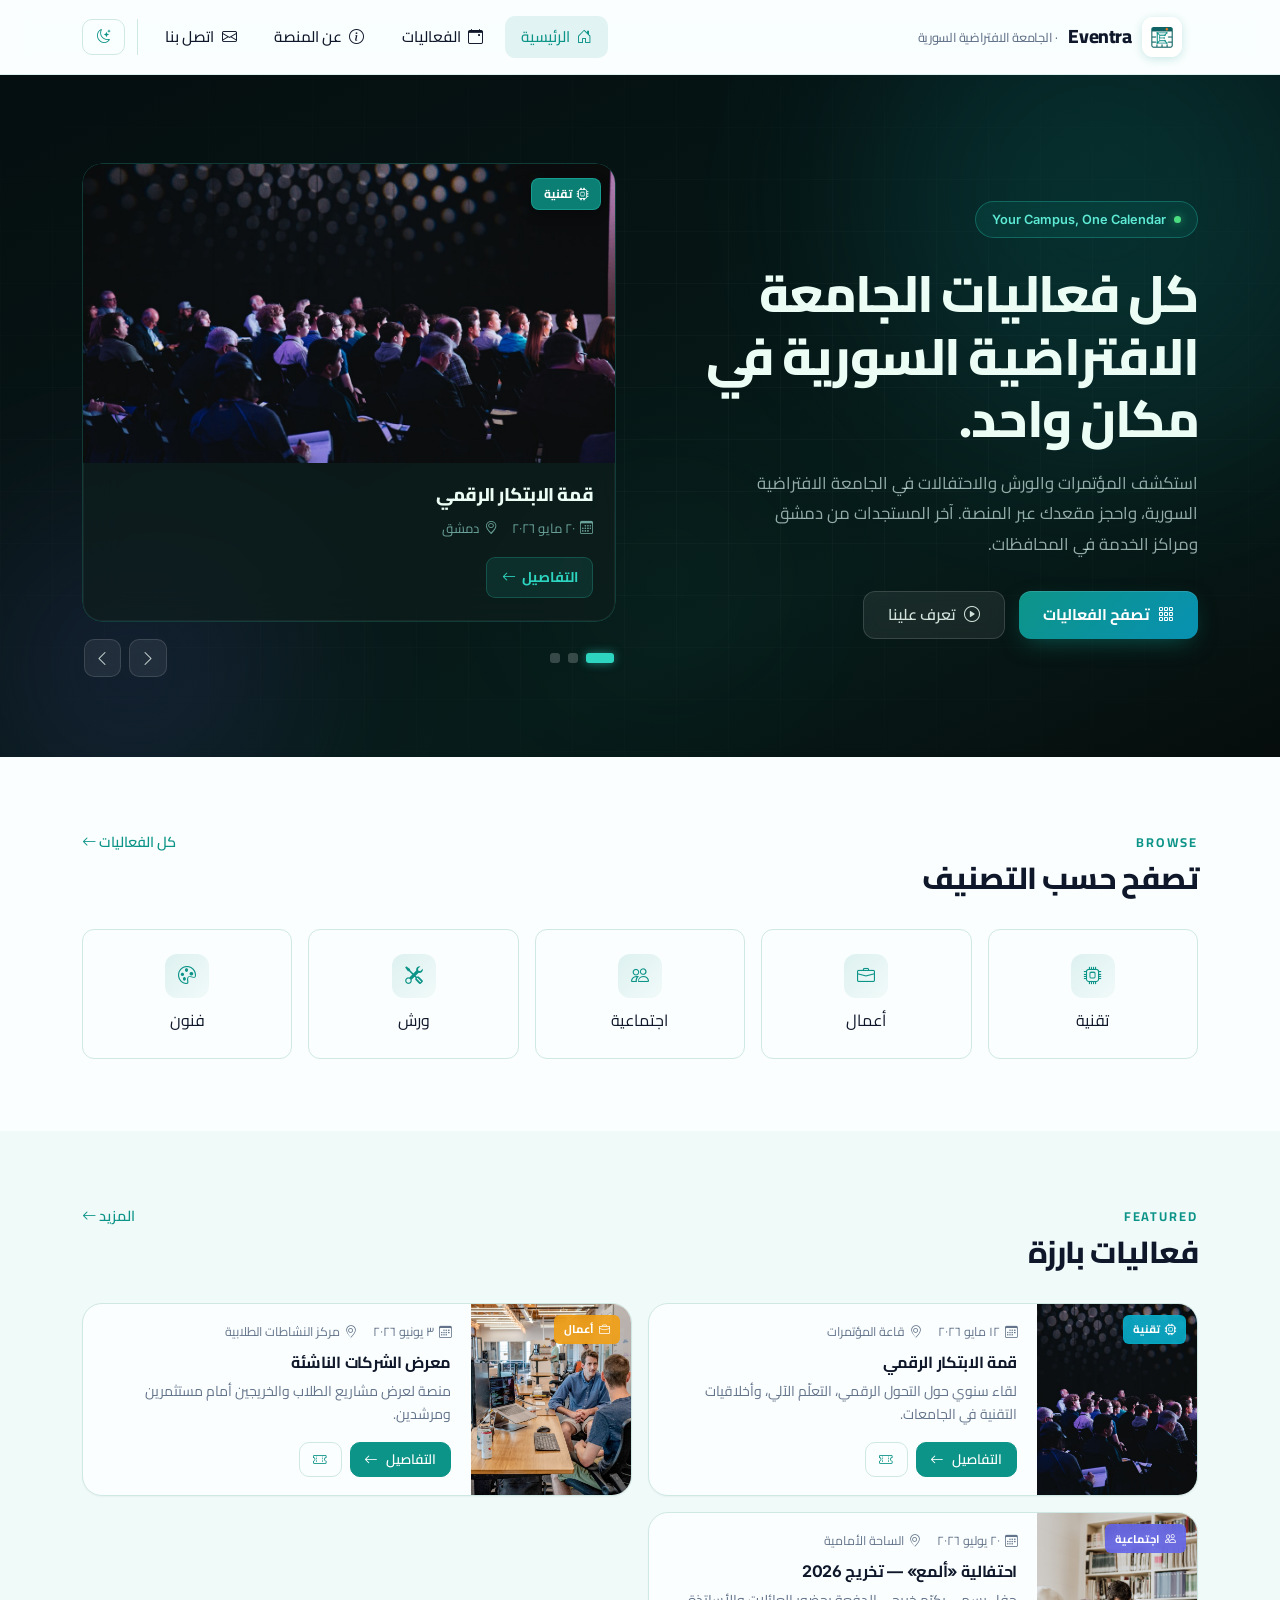
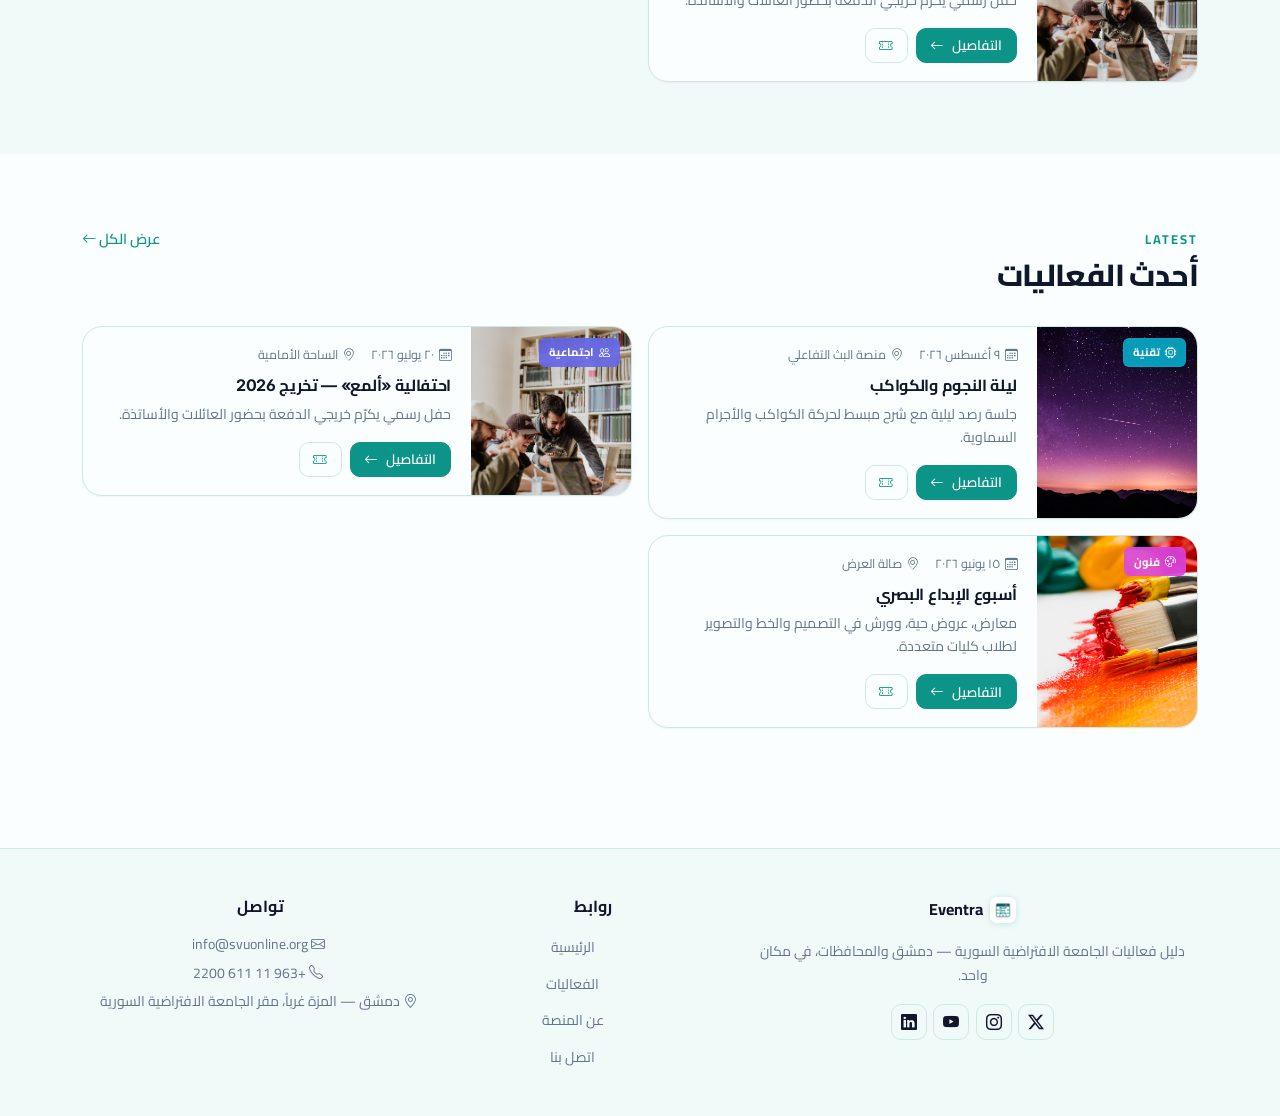
==== docs/index.html @ 44aec9f3 "Enhance Eventra platform with new features and improvements - Updated event.html to include dynamic " ====
<!doctype html>
<html lang="ar" dir="rtl">
<head>
  <meta charset="utf-8">
  <meta name="viewport" content="width=device-width, initial-scale=1">
  <meta name="theme-color" content="#0d9488">
  <script>
    (function(){try{var k='eventra:theme',s=localStorage.getItem(k),d=s==='dark'||(s!=='light'&&window.matchMedia('(prefers-color-scheme:dark)').matches);if(d){document.documentElement.setAttribute('data-bs-theme','dark');var m=document.querySelector('meta[name="theme-color"]');if(m)m.setAttribute('content','#0a1211');}}catch(e){}})();
  </script>
  <link rel="icon" href="assets/img/logo.jpg" type="image/jpeg">
  <title>Eventra — دليل فعاليات الجامعة الافتراضية السورية</title>
  <meta name="description" content="Eventra: دليل فعاليات الجامعة الافتراضية السورية — دمشق، أرقام وبريد رسمي، حجز ومتابعة الفعاليات.">

  <!-- Bootstrap 5 + Icons -->
  <link href="https://cdn.jsdelivr.net/npm/bootstrap@5.3.3/dist/css/bootstrap.min.css" rel="stylesheet">
  <link href="https://cdn.jsdelivr.net/npm/bootstrap-icons@1.11.3/font/bootstrap-icons.css" rel="stylesheet">
  <!-- خطوط -->
  <link rel="preconnect" href="https://fonts.googleapis.com">
  <link rel="preconnect" href="https://fonts.gstatic.com" crossorigin>
  <link href="https://fonts.googleapis.com/css2?family=Cairo:wght@400;600;700;800&family=Inter:wght@500;700;800;900&display=swap" rel="stylesheet">
  <!-- الستايل -->
  <link rel="stylesheet" href="assets/css/styles.css">
</head>
<body>

  <!-- ============ Navbar ============ -->
  <header>
    <nav class="navbar navbar-expand-lg e-navbar sticky-top">
      <div class="container">
        <a class="navbar-brand" href="index.html">
          <img src="assets/img/logo.jpg" alt="" class="e-logo" width="40" height="40">
          Eventra <small class="d-none d-md-inline">· الجامعة الافتراضية السورية</small>
        </a>
        <button class="navbar-toggler border-0" type="button" data-bs-toggle="collapse" data-bs-target="#nav">
          <i class="bi bi-list fs-3"></i>
        </button>
        <div class="collapse navbar-collapse" id="nav">
          <ul class="navbar-nav align-items-lg-center">
            <li class="nav-item"><a class="nav-link" href="index.html"><i class="bi bi-house-door" aria-hidden="true"></i>الرئيسية</a></li>
            <li class="nav-item"><a class="nav-link" href="events.html"><i class="bi bi-calendar-event" aria-hidden="true"></i>الفعاليات</a></li>
            <li class="nav-item"><a class="nav-link" href="about.html"><i class="bi bi-info-circle" aria-hidden="true"></i>عن المنصة</a></li>
            <li class="nav-item"><a class="nav-link" href="contact.html"><i class="bi bi-envelope" aria-hidden="true"></i>اتصل بنا</a></li>
            <li class="nav-item">
              <button type="button" id="darkToggle" class="btn btn-sm btn-outline-primary" title="تبديل الوضع الليلي" aria-pressed="false">
                <i class="bi bi-moon-stars"></i>
              </button>
            </li>
          </ul>
        </div>
      </div>
    </nav>
  </header>

  <main>

    <!-- ============ Hero ============ -->
    <section class="e-hero">
      <!-- خلفية زخرفية -->
      <div class="e-hero-bg" aria-hidden="true">
        <div class="e-hero-orb e-hero-orb--1"></div>
        <div class="e-hero-orb e-hero-orb--2"></div>
        <div class="e-hero-orb e-hero-orb--3"></div>
        <div class="e-hero-grid"></div>
      </div>

      <div class="container e-hero-container">
        <!-- النص الرئيسي -->
        <div class="e-hero-copy">
          <span class="pill">Your Campus, One Calendar</span>
          <h1 class="e-hero-title">كل فعاليات الجامعة الافتراضية السورية في مكان واحد.</h1>
          <p class="e-hero-lead">استكشف المؤتمرات والورش والاحتفالات في الجامعة الافتراضية السورية، واحجز مقعدك عبر المنصة. آخر المستجدات من دمشق ومراكز الخدمة في المحافظات.</p>
          <div class="e-hero-actions">
            <a href="events.html" class="btn e-hero-btn-primary"><i class="bi bi-grid-3x3-gap" aria-hidden="true"></i>تصفح الفعاليات</a>
            <a href="about.html" class="btn e-hero-btn-ghost"><i class="bi bi-play-circle" aria-hidden="true"></i>تعرف علينا</a>
          </div>
        </div>

        <!-- بطاقات الفعاليات -->
        <div class="e-hero-cards-area">
          <div id="heroCarousel" class="carousel slide" data-bs-ride="carousel" data-bs-interval="4000">
            <div class="carousel-inner">
              <div class="carousel-item active">
                <div class="e-glass-card">
                  <div class="e-glass-card__img-wrap">
                    <img src="assets/img/event-summit-digital-innovation.jpg" alt="قمة الابتكار الرقمي" loading="eager">
                    <span class="e-glass-card__badge"><i class="bi bi-cpu" aria-hidden="true"></i>تقنية</span>
                  </div>
                  <div class="e-glass-card__body">
                    <h3 class="e-glass-card__title">قمة الابتكار الرقمي</h3>
                    <div class="e-glass-card__meta">
                      <span><i class="bi bi-calendar3" aria-hidden="true"></i>٢٠ مايو ٢٠٢٦</span>
                      <span><i class="bi bi-geo-alt" aria-hidden="true"></i>دمشق</span>
                    </div>
                    <a href="event.html?id=1" class="e-glass-card__link">التفاصيل <i class="bi bi-arrow-left" aria-hidden="true"></i></a>
                  </div>
                </div>
              </div>
              <div class="carousel-item">
                <div class="e-glass-card">
                  <div class="e-glass-card__img-wrap">
                    <img src="assets/img/event-startup-showcase.jpg" alt="معرض الشركات الناشئة" loading="eager">
                    <span class="e-glass-card__badge e-glass-card__badge--amber"><i class="bi bi-briefcase" aria-hidden="true"></i>أعمال</span>
                  </div>
                  <div class="e-glass-card__body">
                    <h3 class="e-glass-card__title">معرض الشركات الناشئة</h3>
                    <div class="e-glass-card__meta">
                      <span><i class="bi bi-calendar3" aria-hidden="true"></i>١٢ يونيو ٢٠٢٦</span>
                      <span><i class="bi bi-geo-alt" aria-hidden="true"></i>حلب</span>
                    </div>
                    <a href="event.html?id=2" class="e-glass-card__link">التفاصيل <i class="bi bi-arrow-left" aria-hidden="true"></i></a>
                  </div>
                </div>
              </div>
              <div class="carousel-item">
                <div class="e-glass-card">
                  <div class="e-glass-card__img-wrap">
                    <img src="assets/img/event-visual-creativity-week.jpg" alt="أسبوع الإبداع البصري" loading="eager">
                    <span class="e-glass-card__badge e-glass-card__badge--purple"><i class="bi bi-palette" aria-hidden="true"></i>فنون</span>
                  </div>
                  <div class="e-glass-card__body">
                    <h3 class="e-glass-card__title">أسبوع الإبداع البصري</h3>
                    <div class="e-glass-card__meta">
                      <span><i class="bi bi-calendar3" aria-hidden="true"></i>٣ يوليو ٢٠٢٦</span>
                      <span><i class="bi bi-geo-alt" aria-hidden="true"></i>اللاذقية</span>
                    </div>
                    <a href="event.html?id=5" class="e-glass-card__link">التفاصيل <i class="bi bi-arrow-left" aria-hidden="true"></i></a>
                  </div>
                </div>
              </div>
            </div>
          </div>
          <!-- شريط التنقل خارج الكروسيل تماماً -->
          <div class="e-hero-carousel-nav-row">
            <div class="e-hero-dot-indicators">
              <button type="button" data-bs-target="#heroCarousel" data-bs-slide-to="0" class="active" aria-label="الشريحة 1"></button>
              <button type="button" data-bs-target="#heroCarousel" data-bs-slide-to="1" aria-label="الشريحة 2"></button>
              <button type="button" data-bs-target="#heroCarousel" data-bs-slide-to="2" aria-label="الشريحة 3"></button>
            </div>
            <div class="e-hero-arrow-btns">
              <button type="button" data-bs-target="#heroCarousel" data-bs-slide="prev" class="e-hero-arrow" aria-label="السابق">
                <i class="bi bi-chevron-right" aria-hidden="true"></i>
              </button>
              <button type="button" data-bs-target="#heroCarousel" data-bs-slide="next" class="e-hero-arrow" aria-label="التالي">
                <i class="bi bi-chevron-left" aria-hidden="true"></i>
              </button>
            </div>
          </div>
        </div>
      </div>
    </section>

    <!-- ============ التصنيفات ============ -->
    <section class="section">
      <div class="container">
        <div class="section-title">
          <div>
            <span class="eyebrow">Browse</span>
            <h2>تصفح حسب التصنيف</h2>
          </div>
          <a href="events.html">كل الفعاليات <i class="bi bi-arrow-left"></i></a>
        </div>
        <div class="row g-3">
          <div class="col-6 col-md-4 col-lg"><a href="events.html?cat=tech" class="cat-tile"><div class="icon"><i class="bi bi-cpu"></i></div>تقنية</a></div>
          <div class="col-6 col-md-4 col-lg"><a href="events.html?cat=business" class="cat-tile"><div class="icon"><i class="bi bi-briefcase"></i></div>أعمال</a></div>
          <div class="col-6 col-md-4 col-lg"><a href="events.html?cat=social" class="cat-tile"><div class="icon"><i class="bi bi-people"></i></div>اجتماعية</a></div>
          <div class="col-6 col-md-4 col-lg"><a href="events.html?cat=workshop" class="cat-tile"><div class="icon"><i class="bi bi-tools"></i></div>ورش</a></div>
          <div class="col-6 col-md-4 col-lg"><a href="events.html?cat=arts" class="cat-tile"><div class="icon"><i class="bi bi-palette"></i></div>فنون</a></div>
        </div>
      </div>
    </section>

    <!-- ============ فعاليات بارزة ============ -->
    <section class="section section-alt">
      <div class="container">
        <div class="section-title">
          <div>
            <span class="eyebrow">Featured</span>
            <h2>فعاليات بارزة</h2>
          </div>
          <a href="events.html">المزيد <i class="bi bi-arrow-left"></i></a>
        </div>
        <div id="featuredGrid" class="row g-3 ev-home-grid"></div>
      </div>
    </section>

    <!-- ============ أحدث الفعاليات ============ -->
    <section class="section">
      <div class="container">
        <div class="section-title">
          <div>
            <span class="eyebrow">Latest</span>
            <h2>أحدث الفعاليات</h2>
          </div>
          <a href="events.html">عرض الكل <i class="bi bi-arrow-left"></i></a>
        </div>
        <div id="latestGrid" class="row g-3 ev-home-grid"></div>
      </div>
    </section>

  </main>

  <!-- ============ Modal الحجز ============ -->
  <div class="modal fade" id="bookModal" tabindex="-1" aria-hidden="true">
    <div class="modal-dialog modal-dialog-centered">
      <div class="modal-content">
        <div class="modal-header">
          <h5 class="modal-title"><i class="bi bi-ticket-perforated me-2"></i>حجز مقعد</h5>
          <button type="button" class="btn-close" data-bs-dismiss="modal"></button>
        </div>
        <div class="modal-body">
          <p class="text-muted small mb-3">املأ بياناتك لحجز مقعد في الفعالية. سيتم التواصل معك عبر البريد.</p>
          <form class="e-form">
            <div class="mb-3"><label class="form-label">الاسم الكامل</label><input class="form-control" required></div>
            <div class="mb-3"><label class="form-label">البريد الإلكتروني</label><input type="email" class="form-control" required></div>
          </form>
        </div>
        <div class="modal-footer">
          <button class="btn btn-outline-secondary" data-bs-dismiss="modal">إلغاء</button>
          <button class="btn btn-primary" id="bookConfirm"><i class="bi bi-check2" aria-hidden="true"></i>تأكيد الحجز</button>
        </div>
      </div>
    </div>
  </div>

  <!-- ============ Footer ============ -->
  <footer class="e-footer">
    <div class="container">
      <div class="row g-4">
        <div class="col-md-5">
          <h5 class="e-footer-brand">
            <img src="assets/img/logo.jpg" alt="" class="e-logo--footer" width="26" height="26">
            Eventra
          </h5>
          <p class="small mb-3 mx-auto" style="max-width: 28rem;">دليل فعاليات الجامعة الافتراضية السورية — دمشق والمحافظات، في مكان واحد.</p>
          <div class="socials">
            <a href="#" aria-label="Twitter"><i class="bi bi-twitter-x"></i></a>
            <a href="#" aria-label="Instagram"><i class="bi bi-instagram"></i></a>
            <a href="#" aria-label="YouTube"><i class="bi bi-youtube"></i></a>
            <a href="#" aria-label="LinkedIn"><i class="bi bi-linkedin"></i></a>
          </div>
        </div>
        <div class="col-6 col-md-3">
          <h5>روابط</h5>
          <ul class="list-unstyled small">
            <li><a href="index.html">الرئيسية</a></li>
            <li><a href="events.html">الفعاليات</a></li>
            <li><a href="about.html">عن المنصة</a></li>
            <li><a href="contact.html">اتصل بنا</a></li>
          </ul>
        </div>
        <div class="col-6 col-md-4">
          <h5>تواصل</h5>
          <p class="small mb-1"><i class="bi bi-envelope me-1"></i> info@svuonline.org</p>
          <p class="small mb-1"><i class="bi bi-telephone me-1"></i> +963 11 611 2200</p>
          <p class="small mb-0"><i class="bi bi-geo-alt me-1"></i> دمشق — المزة غرباً، مقر الجامعة الافتراضية السورية</p>
        </div>
      </div>
    </div>
  </footer>

  <button id="scrollTopBtn" aria-label="العودة للأعلى"><i class="bi bi-arrow-up"></i></button>

  <script src="https://cdn.jsdelivr.net/npm/bootstrap@5.3.3/dist/js/bootstrap.bundle.min.js"></script>
  <script src="assets/js/main.js"></script>
</body>
</html>
---- docs/assets/css/styles.css ----
/* ================================================================
   Eventra — Modern Minimal (Professional Edition)
   أنماط موحدة للموقع: Navbar, Hero, Cards, Forms, Footer...
   ================================================================ */

/* -------- (1) Design Tokens -------- */
:root {
  color-scheme: light;
  --e-primary: #0d9488;
  --e-primary-2: #14b8a6;
  --e-primary-ink: #0f766e;
  --e-accent: #ea580c;
  --e-bg: #fafefe;
  --e-surface: #f0faf9;
  --e-surface-2: #e6f4f2;
  --e-text: #0f172a;
  --e-muted: #64748b;
  --e-border: #d0e8e4;
  --bs-primary: #0d9488;
  --bs-primary-rgb: 13, 148, 136;
  --e-shadow-sm: 0 1px 2px rgba(15, 23, 42, 0.04);
  --e-shadow: 0 10px 30px -10px rgba(15, 23, 42, 0.15), 0 4px 12px -4px rgba(15, 23, 42, 0.08);
  --e-shadow-lg: 0 24px 48px -16px rgba(15, 23, 42, 0.2);
  --e-radius-sm: 8px;
  --e-radius: 12px;
  --e-radius-lg: 20px;
  --e-radius-xl: 28px;
  --e-ease: cubic-bezier(0.4, 0, 0.2, 1);
}

/* Dark mode — تباين أوضح بين الخلفية، الأسطح، والحدود */
html[data-bs-theme="dark"] {
  color-scheme: dark;
  --e-bg: #0a1211;
  --e-surface: #111c1b;
  --e-surface-2: #162925;
  --e-text: #ecfdf5;
  --e-muted: #94a3b8;
  --e-border: #2a3f3c;
  --e-primary: #5eead4;
  --e-primary-2: #99f6e4;
  --e-primary-ink: #2dd4bf;
  --e-accent: #fb923c;
  --bs-primary: #5eead4;
  --bs-primary-rgb: 94, 234, 212;
  --e-shadow-sm: 0 1px 3px rgba(0, 0, 0, 0.45);
  --e-shadow: 0 16px 48px -12px rgba(0, 0, 0, 0.65);
  --e-shadow-lg: 0 24px 64px -16px rgba(0, 0, 0, 0.78);

  /* Bootstrap 5 — مزامنة مع ألواننا */
  --bs-body-color: #ecfdf5;
  --bs-body-bg: #0a1211;
  --bs-body-color-rgb: 236, 253, 245;
  --bs-secondary-color: #94a3b8;
  --bs-tertiary-color: #64748b;
  --bs-border-color: #2a3f3c;
  --bs-emphasis-color: #f8fafc;
}

html[data-bs-theme="dark"] body {
  background: var(--e-bg);
  color: var(--e-text);
}

html[data-bs-theme="dark"] .e-navbar {
  background: rgba(10, 18, 17, 0.94);
  border-bottom-color: var(--e-border);
  box-shadow: 0 1px 0 rgba(45, 212, 191, 0.14);
}

html[data-bs-theme="dark"] .e-navbar .nav-link.active,
html[data-bs-theme="dark"] .e-navbar .nav-link:hover {
  color: var(--e-primary);
  background: rgba(45, 212, 191, 0.18);
}

/* الخلفية الداكنة للـ hero محددة داخل القسم مباشرة — لا حاجة لـ override هنا */

/* pill dark override — handled in hero section block */

html[data-bs-theme="dark"] .e-card,
html[data-bs-theme="dark"] .cat-tile {
  background: var(--e-surface);
  border-color: var(--e-border);
}

html[data-bs-theme="dark"] .e-card:hover {
  border-color: rgba(94, 234, 212, 0.4);
  box-shadow: var(--e-shadow);
}

html[data-bs-theme="dark"] .btn-primary:hover {
  background: var(--e-primary-ink);
  border-color: var(--e-primary-ink);
  box-shadow: 0 10px 28px -8px rgba(45, 212, 191, 0.45);
}

html[data-bs-theme="dark"] .btn-outline-primary {
  color: var(--e-primary);
  border-color: rgba(94, 234, 212, 0.4);
}

html[data-bs-theme="dark"] .btn-outline-primary:hover {
  color: #0f172a;
  background: var(--e-primary);
  border-color: var(--e-primary);
}

html[data-bs-theme="dark"] .carousel:not(.e-hero-carousel) {
  border-color: var(--e-border);
  box-shadow: var(--e-shadow);
}

html[data-bs-theme="dark"] .e-form .form-control:focus,
html[data-bs-theme="dark"] .e-form .form-select:focus {
  box-shadow: 0 0 0 0.25rem rgba(45, 212, 191, 0.22);
}

html[data-bs-theme="dark"] .e-form .form-control::placeholder {
  color: var(--e-muted);
  opacity: 0.9;
}

html[data-bs-theme="dark"] .input-group-text {
  background-color: var(--e-surface) !important;
  border-color: var(--e-border) !important;
  color: var(--e-muted) !important;
}

html[data-bs-theme="dark"] .e-footer {
  background: var(--e-surface);
  border-top-color: var(--e-border);
}

html[data-bs-theme="dark"] .accordion-button:not(.collapsed) {
  background: rgba(45, 212, 191, 0.12);
  color: var(--e-primary);
}

html[data-bs-theme="dark"] .accordion-button:focus {
  box-shadow: 0 0 0 0.2rem rgba(45, 212, 191, 0.22);
}

html[data-bs-theme="dark"] .alert-warning {
  --bs-alert-bg: rgba(251, 191, 36, 0.14);
  --bs-alert-border-color: rgba(251, 191, 36, 0.4);
  --bs-alert-color: #fde68a;
  background-color: var(--bs-alert-bg);
  border-color: var(--bs-alert-border-color);
  color: var(--bs-alert-color);
}

html[data-bs-theme="dark"] .badge.text-bg-light {
  background-color: var(--e-surface-2) !important;
  color: var(--e-text) !important;
  border: 1px solid var(--e-border);
}

html[data-bs-theme="dark"] .btn-outline-secondary {
  color: var(--e-muted);
  border-color: var(--e-border);
}

html[data-bs-theme="dark"] .btn-outline-secondary:hover {
  background: var(--e-surface-2);
  color: var(--e-text);
  border-color: var(--e-border);
}

html[data-bs-theme="dark"] .modal-content .btn-close {
  filter: invert(1) grayscale(100%) brightness(1.6);
}

html[data-bs-theme="dark"] .e-navbar .navbar-toggler {
  color: var(--e-text);
}

/* dark mode overrides for new hero handled inline — no extra rules needed */

/* -------- (2) Base -------- */
* { -webkit-font-smoothing: antialiased; -moz-osx-font-smoothing: grayscale; }
html { scroll-behavior: smooth; }

body {
  font-family: "Cairo", "Inter", system-ui, -apple-system, "Segoe UI", Arial, sans-serif;
  background: var(--e-bg);
  color: var(--e-text);
  line-height: 1.75;
  font-feature-settings: "ss01", "kern";
}

h1, h2, h3, h4 {
  font-family: "Inter", "Cairo", system-ui, sans-serif;
  font-weight: 700;
  letter-spacing: -0.02em;
  color: var(--e-text);
  line-height: 1.25;
}
h1 { font-weight: 800; }

a { color: var(--e-primary); text-decoration: none; transition: color .2s var(--e-ease); }
a:hover { color: var(--e-primary-ink); }

img { max-width: 100%; }

/* -------- (3) Navbar -------- */
.e-navbar {
  background: rgba(250, 254, 254, 0.78);
  backdrop-filter: saturate(180%) blur(14px);
  -webkit-backdrop-filter: saturate(180%) blur(14px);
  border-bottom: 1px solid rgba(13, 148, 136, 0.12);
  padding: .75rem 0;
  transition: background .25s var(--e-ease), box-shadow .25s var(--e-ease);
}

/* توزيع أوضح في RTL: الشعار عند البداية (يمين)، الروابط عند النهاية (يسار) */
.e-navbar > .container {
  justify-content: space-between;
  align-items: center;
  row-gap: 0.75rem;
}

@media (min-width: 992px) {
  .e-navbar.navbar-expand-lg .navbar-collapse {
    flex-grow: 0;
    flex-basis: auto;
    justify-content: flex-end;
  }
  .e-navbar .navbar-nav {
    flex-wrap: wrap;
    justify-content: flex-end;
    gap: 0.2rem 0.35rem;
  }
}

.e-navbar .navbar-brand {
  font-weight: 800;
  color: var(--e-text);
  display: flex;
  align-items: center;
  gap: .65rem;
  font-size: 1.2rem;
  letter-spacing: -0.02em;
}
.e-navbar .navbar-brand .e-logo {
  width: 40px;
  height: 40px;
  border-radius: 11px;
  flex-shrink: 0;
  object-fit: contain;
  box-shadow: 0 2px 10px rgba(13, 148, 136, 0.22);
}
.e-navbar .navbar-brand small {
  font-weight: 500;
  font-size: .8rem;
  color: var(--e-muted);
}
.e-navbar .nav-link {
  color: var(--e-text);
  font-weight: 500;
  padding: .5rem 1rem !important;
  border-radius: 10px;
  font-size: .95rem;
  transition: all .2s var(--e-ease);
}
.e-navbar .nav-link.active,
.e-navbar .nav-link:hover { color: var(--e-primary); background: rgba(13, 148, 136, 0.1); }

@media (min-width: 992px) {
  .e-navbar .nav-item:has(#darkToggle) {
    border-inline-start: 1px solid var(--e-border);
    padding-inline-start: 0.75rem;
    margin-inline-start: 0.35rem;
  }
}

/* -------- (4) Hero — Glassmorphism Dark -------- */
.e-hero {
  padding: 5.5rem 0 5rem;
  position: relative;
  overflow: hidden;
  background:
    linear-gradient(155deg, #050e10 0%, #061514 40%, #071c1a 70%, #060d0c 100%);
  color: #e2faf8;
}

/* خلفية زخرفية */
.e-hero-bg {
  position: absolute;
  inset: 0;
  pointer-events: none;
  z-index: 0;
}
.e-hero-orb {
  position: absolute;
  border-radius: 50%;
  filter: blur(90px);
  opacity: 0.55;
}
.e-hero-orb--1 {
  width: 520px; height: 520px;
  top: -140px; right: -80px;
  background: radial-gradient(circle, rgba(13, 148, 136, 0.45), rgba(6, 182, 212, 0.18) 60%, transparent 80%);
}
.e-hero-orb--2 {
  width: 380px; height: 380px;
  bottom: -100px; left: -60px;
  background: radial-gradient(circle, rgba(99, 102, 241, 0.35), rgba(139, 92, 246, 0.15) 55%, transparent 75%);
}
.e-hero-orb--3 {
  width: 260px; height: 260px;
  top: 55%; left: 42%;
  background: radial-gradient(circle, rgba(20, 184, 166, 0.22), transparent 65%);
}
.e-hero-grid {
  position: absolute;
  inset: 0;
  background-image:
    linear-gradient(rgba(255,255,255,.025) 1px, transparent 1px),
    linear-gradient(90deg, rgba(255,255,255,.025) 1px, transparent 1px);
  background-size: 52px 52px;
  mask-image: radial-gradient(ellipse 80% 70% at 50% 50%, black 30%, transparent 100%);
}

/* تخطيط الحاوية */
.e-hero-container {
  position: relative;
  z-index: 1;
  display: grid;
  grid-template-columns: 1fr 1fr;
  gap: 3rem;
  align-items: center;
}
@media (max-width: 991.98px) {
  .e-hero-container {
    grid-template-columns: 1fr;
    gap: 2.5rem;
  }
}

/* نص الـ hero */
.e-hero-copy {
  display: flex;
  flex-direction: column;
  align-items: flex-start;
}
.e-hero .pill {
  display: inline-flex;
  align-items: center;
  gap: .5rem;
  padding: .4rem 1rem;
  background: rgba(13, 148, 136, 0.15);
  border: 1px solid rgba(45, 212, 191, 0.3);
  color: #5eead4;
  border-radius: 999px;
  font-weight: 600;
  font-size: .8rem;
  margin-bottom: 1.5rem;
  font-family: "Inter", "Cairo", system-ui, sans-serif;
  letter-spacing: 0;
  direction: ltr;
  backdrop-filter: blur(8px);
}
.e-hero .pill::after {
  content: "";
  width: 7px; height: 7px;
  border-radius: 50%;
  background: #4ade80;
  box-shadow: 0 0 10px rgba(74, 222, 128, 0.7);
  flex-shrink: 0;
}
.e-hero-title {
  font-size: clamp(2rem, 4.2vw, 3.2rem);
  font-weight: 800;
  letter-spacing: -0.03em;
  color: #ecfdf5;
  line-height: 1.22;
  margin-bottom: 1.15rem;
}
.e-hero-title span {
  background: linear-gradient(90deg, #2dd4bf, #6366f1);
  -webkit-background-clip: text;
  -webkit-text-fill-color: transparent;
  background-clip: text;
}
.e-hero-lead {
  color: rgba(203, 228, 226, 0.72);
  font-size: 1.05rem;
  line-height: 1.8;
  max-width: 50ch;
  margin-bottom: 2rem;
}
.e-hero-actions {
  display: flex;
  flex-wrap: wrap;
  gap: 0.85rem;
}
.e-hero-btn-primary {
  background: linear-gradient(135deg, #0d9488, #0891b2);
  border: none;
  color: #fff;
  font-weight: 700;
  font-size: .97rem;
  padding: 0.7rem 1.5rem;
  border-radius: 12px;
  box-shadow: 0 8px 24px -8px rgba(13, 148, 136, 0.55), inset 0 1px 0 rgba(255,255,255,0.12);
  transition: all .22s var(--e-ease);
}
.e-hero-btn-primary:hover {
  background: linear-gradient(135deg, #0f766e, #0e7490);
  transform: translateY(-2px);
  box-shadow: 0 14px 32px -10px rgba(13, 148, 136, 0.65);
  color: #fff;
}
.e-hero-btn-ghost {
  background: rgba(255,255,255,0.07);
  border: 1px solid rgba(255,255,255,0.14);
  color: rgba(236, 253, 245, 0.88);
  font-weight: 600;
  font-size: .97rem;
  padding: 0.7rem 1.5rem;
  border-radius: 12px;
  backdrop-filter: blur(8px);
  transition: all .22s var(--e-ease);
}
.e-hero-btn-ghost:hover {
  background: rgba(255,255,255,0.13);
  border-color: rgba(45, 212, 191, 0.35);
  color: #e2faf8;
  transform: translateY(-2px);
}

/* منطقة الكروسيل */
.e-hero-cards-area {
  position: relative;
}
.e-hero-cards-area .carousel {
  border-radius: 20px;
  overflow: hidden;
}
.e-hero-cards-area .carousel-inner {
  overflow: hidden;
  border-radius: 20px;
}
.e-hero-cards-area .carousel-item {
  transition: transform .5s ease;
}

/* بطاقة زجاجية */
.e-glass-card {
  width: 100%;
  background: rgba(15, 30, 28, 0.65);
  border: 1px solid rgba(45, 212, 191, 0.18);
  border-radius: 20px;
  overflow: hidden;
  backdrop-filter: blur(20px);
  -webkit-backdrop-filter: blur(20px);
  box-shadow:
    0 0 0 1px rgba(255,255,255,0.05) inset,
    0 24px 56px -20px rgba(0,0,0,0.7),
    0 0 80px -30px rgba(13, 148, 136, 0.25);
  transition: transform .35s var(--e-ease), box-shadow .35s var(--e-ease), border-color .35s var(--e-ease);
}
.e-glass-card:hover {
  transform: translateY(-6px);
  border-color: rgba(45, 212, 191, 0.38);
  box-shadow:
    0 0 0 1px rgba(255,255,255,0.07) inset,
    0 32px 64px -22px rgba(0,0,0,0.75),
    0 0 100px -25px rgba(13, 148, 136, 0.4);
}
.e-glass-card__img-wrap {
  position: relative;
  overflow: hidden;
}
.e-glass-card__img-wrap img {
  width: 100%;
  aspect-ratio: 16 / 9;
  object-fit: cover;
  display: block;
  transition: transform .5s var(--e-ease);
}
.e-glass-card:hover .e-glass-card__img-wrap img {
  transform: scale(1.04);
}
.e-glass-card__badge {
  position: absolute;
  top: 0.85rem;
  inset-inline-start: 0.85rem;
  display: inline-flex;
  align-items: center;
  gap: 0.35rem;
  padding: 0.3rem 0.7rem;
  border-radius: 8px;
  font-size: 0.75rem;
  font-weight: 700;
  background: rgba(13, 148, 136, 0.85);
  color: #fff;
  backdrop-filter: blur(6px);
  border: 1px solid rgba(45, 212, 191, 0.35);
  box-shadow: 0 4px 12px rgba(0,0,0,0.3);
}
.e-glass-card__badge--amber {
  background: rgba(217, 119, 6, 0.85);
  border-color: rgba(251, 191, 36, 0.4);
}
.e-glass-card__badge--purple {
  background: rgba(109, 40, 217, 0.82);
  border-color: rgba(167, 139, 250, 0.4);
}
.e-glass-card__body {
  padding: 1.25rem 1.35rem 1.4rem;
}
.e-glass-card__title {
  font-size: 1.15rem;
  font-weight: 800;
  color: #ecfdf5;
  margin: 0 0 0.65rem;
  letter-spacing: -0.02em;
}
.e-glass-card__meta {
  display: flex;
  flex-wrap: wrap;
  gap: 0.9rem;
  font-size: 0.82rem;
  color: rgba(148, 219, 210, 0.7);
  margin-bottom: 1.1rem;
}
.e-glass-card__meta span {
  display: inline-flex;
  align-items: center;
  gap: 0.35rem;
}
.e-glass-card__link {
  display: inline-flex;
  align-items: center;
  gap: 0.4rem;
  font-weight: 700;
  font-size: 0.88rem;
  color: #2dd4bf;
  text-decoration: none;
  padding: 0.45rem 0.9rem;
  border-radius: 9px;
  background: rgba(45, 212, 191, 0.1);
  border: 1px solid rgba(45, 212, 191, 0.22);
  transition: all .2s var(--e-ease);
}
.e-glass-card__link:hover {
  background: rgba(45, 212, 191, 0.18);
  border-color: rgba(45, 212, 191, 0.45);
  color: #5eead4;
  transform: translateY(-1px);
}

/* شريط التنقل السفلي */
.e-hero-carousel-nav-row {
  display: flex;
  align-items: center;
  justify-content: space-between;
  margin-top: 1.1rem;
  padding: 0 0.1rem;
}
.e-hero-dot-indicators {
  display: flex;
  gap: 0.5rem;
  align-items: center;
}
.e-hero-dot-indicators button {
  width: 10px; height: 10px;
  border-radius: 3px;
  border: none;
  background: rgba(255,255,255,0.2);
  padding: 0;
  cursor: pointer;
  transition: background .2s var(--e-ease), transform .2s var(--e-ease), width .2s var(--e-ease);
}
.e-hero-dot-indicators button.active {
  background: #2dd4bf;
  width: 28px;
  box-shadow: 0 0 10px rgba(45, 212, 191, 0.55);
}
.e-hero-arrow-btns {
  display: flex;
  gap: 0.5rem;
}
.e-hero-arrow {
  width: 2.35rem;
  height: 2.35rem;
  border-radius: 10px;
  background: rgba(255,255,255,0.07);
  border: 1px solid rgba(255,255,255,0.12);
  color: rgba(236, 253, 245, 0.8);
  display: grid;
  place-items: center;
  font-size: 1rem;
  cursor: pointer;
  transition: all .2s var(--e-ease);
  backdrop-filter: blur(6px);
  padding: 0;
}
.e-hero-arrow:hover {
  background: rgba(45, 212, 191, 0.15);
  border-color: rgba(45, 212, 191, 0.4);
  color: #2dd4bf;
}

/* ---- صفحات أخرى (events / about / contact): banner فاتح ---- */
.e-page-hero {
  padding: 3.5rem 0 2.75rem;
  position: relative;
  overflow: hidden;
  background:
    linear-gradient(115deg, #f0faf9 0%, #e8f5f3 55%, #fafefe 100%);
  border-bottom: 1px solid var(--e-border);
}
.e-page-hero::before {
  content: "";
  position: absolute; inset: 0;
  background:
    radial-gradient(600px 300px at 100% 0%, rgba(13,148,136,.1), transparent 55%),
    radial-gradient(400px 250px at -5% 100%, rgba(13,148,136,.07), transparent 50%);
  pointer-events: none;
}
.e-page-hero .container { position: relative; z-index: 1; }
.e-page-hero h1 {
  font-size: clamp(1.6rem, 3.5vw, 2.4rem);
  font-weight: 800;
  letter-spacing: -0.03em;
  color: var(--e-text);
}
.e-page-hero p { color: var(--e-muted); font-size: 1.05rem; }
html[data-bs-theme="dark"] .e-page-hero {
  background:
    linear-gradient(115deg, #0a1211 0%, #0d1a18 55%, #0a1211 100%);
  border-bottom-color: var(--e-border);
}
html[data-bs-theme="dark"] .e-page-hero::before {
  background:
    radial-gradient(600px 300px at 100% 0%, rgba(45,212,191,.1), transparent 55%),
    radial-gradient(400px 250px at -5% 100%, rgba(45,212,191,.07), transparent 50%);
}

/* responsive */
@media (max-width: 575.98px) {
  .e-hero { padding: 3.5rem 0 3rem; }
  .e-hero-title { font-size: clamp(1.75rem, 7.5vw, 2.4rem); }
  .e-glass-card__body { padding: 1rem 1.1rem 1.1rem; }
}

/* ================================================================
   Events Page — Filter bar, Cards, Layout
   ================================================================ */

/* eyebrow لصفحات البنر */
.ev-eyebrow {
  display: inline-flex;
  align-items: center;
  gap: .4rem;
  font-size: .75rem;
  font-weight: 700;
  letter-spacing: .12em;
  text-transform: uppercase;
  color: var(--e-primary);
  padding: .3rem .75rem;
  background: rgba(13,148,136,.09);
  border: 1px solid rgba(13,148,136,.18);
  border-radius: 999px;
}

/* -------- شريط الفلاتر -------- */
.ev-filter-bar {
  background: rgba(248, 253, 252, 0.96);
  border-bottom: 1px solid var(--e-border);
  backdrop-filter: blur(14px);
  -webkit-backdrop-filter: blur(14px);
  z-index: 99;
  padding: .8rem 0;
  top: 0;
}
html[data-bs-theme="dark"] .ev-filter-bar {
  background: rgba(13, 22, 21, 0.97);
  border-bottom: 1px solid rgba(45, 212, 191, 0.12);
  box-shadow: 0 4px 20px -4px rgba(0,0,0,.45);
}
.ev-filter-inner {
  display: flex;
  align-items: center;
  gap: 1rem;
  flex-wrap: wrap;
}

/* بحث */
.ev-search-wrap {
  position: relative;
  flex: 0 0 clamp(14rem, 28%, 22rem);
}
.ev-search-icon {
  position: absolute;
  inset-inline-start: .85rem;
  top: 50%;
  transform: translateY(-50%);
  color: var(--e-muted);
  font-size: .9rem;
  pointer-events: none;
  z-index: 1;
}
html[data-bs-theme="dark"] .ev-search-icon {
  color: rgba(148, 163, 184, 0.7);
}
.ev-search-input {
  width: 100%;
  background: var(--e-bg);
  border: 1px solid var(--e-border);
  border-radius: 10px;
  padding: .5rem .85rem;
  padding-inline-start: 2.4rem;
  font-size: .9rem;
  color: var(--e-text);
  font-family: inherit;
  transition: border-color .18s var(--e-ease), box-shadow .18s var(--e-ease);
  outline: none;
}
.ev-search-input:focus {
  border-color: var(--e-primary);
  box-shadow: 0 0 0 .2rem rgba(13,148,136,.15);
}
html[data-bs-theme="dark"] .ev-search-input {
  background: rgba(255,255,255,0.06);
  border-color: rgba(255,255,255,0.12);
  color: var(--e-text);
}
html[data-bs-theme="dark"] .ev-search-input:focus {
  border-color: #2dd4bf;
  box-shadow: 0 0 0 .2rem rgba(45,212,191,.18);
}
html[data-bs-theme="dark"] .ev-search-input::placeholder { color: rgba(148,163,184,.6); }

/* pills التصنيف */
.ev-cat-pills {
  display: flex;
  gap: .4rem;
  flex-wrap: wrap;
  flex: 1 1 auto;
}
.ev-cat-pill {
  display: inline-flex;
  align-items: center;
  gap: .35rem;
  padding: .4rem .9rem;
  border-radius: 999px;
  border: 1px solid var(--e-border);
  background: var(--e-bg);
  color: var(--e-muted);
  font-size: .82rem;
  font-weight: 600;
  font-family: inherit;
  cursor: pointer;
  transition: all .18s var(--e-ease);
  white-space: nowrap;
  line-height: 1.4;
}
.ev-cat-pill:hover {
  border-color: var(--e-primary);
  color: var(--e-primary);
  background: rgba(13,148,136,.07);
}
.ev-cat-pill.active {
  background: var(--e-primary);
  border-color: var(--e-primary);
  color: #fff;
  box-shadow: 0 4px 14px -4px rgba(13,148,136,.5);
}
/* Dark mode — تباين واضح */
html[data-bs-theme="dark"] .ev-cat-pill {
  background: rgba(255, 255, 255, 0.06);
  border-color: rgba(255, 255, 255, 0.12);
  color: rgba(203, 228, 226, 0.75);
}
html[data-bs-theme="dark"] .ev-cat-pill:hover {
  background: rgba(45, 212, 191, 0.12);
  border-color: rgba(45, 212, 191, 0.4);
  color: #5eead4;
}
html[data-bs-theme="dark"] .ev-cat-pill.active {
  background: #2dd4bf;
  border-color: #2dd4bf;
  color: #0f172a;
  box-shadow: 0 4px 16px -4px rgba(45, 212, 191, 0.5);
}

/* ترتيب + تبديل عرض */
.ev-filter-end {
  display: flex;
  align-items: center;
  gap: .6rem;
  margin-inline-start: auto;
  flex-shrink: 0;
}
.ev-sort-select {
  background: var(--e-bg);
  border: 1px solid var(--e-border);
  border-radius: 10px;
  padding: .42rem .8rem;
  font-size: .82rem;
  font-family: inherit;
  color: var(--e-text);
  cursor: pointer;
  outline: none;
  transition: border-color .18s var(--e-ease);
}
.ev-sort-select:focus { border-color: var(--e-primary); }
html[data-bs-theme="dark"] .ev-sort-select {
  background: rgba(255,255,255,0.06);
  border-color: rgba(255,255,255,0.12);
  color: var(--e-text);
  color-scheme: dark;
}
html[data-bs-theme="dark"] .ev-sort-select:focus {
  border-color: #2dd4bf;
}

/* عداد النتائج */
.ev-results-count {
  font-size: .85rem;
  color: var(--e-muted);
  font-weight: 500;
}

/* -------- بطاقة List -------- */
#eventsGrid .ev-col {
  flex: 0 0 100%;
  max-width: 100%;
}
.ev-list-card {
  border: 1px solid var(--e-border);
  border-radius: var(--e-radius-lg);
  background: var(--e-bg);
  display: flex;
  gap: 0;
  overflow: hidden;
  transition: transform .25s var(--e-ease), box-shadow .25s var(--e-ease), border-color .25s var(--e-ease);
  box-shadow: var(--e-shadow-sm);
}
.ev-list-card:hover {
  transform: translateY(-3px);
  box-shadow: var(--e-shadow);
  border-color: rgba(13,148,136,.3);
}
html[data-bs-theme="dark"] .ev-list-card {
  background: var(--e-surface);
}
html[data-bs-theme="dark"] .ev-list-card:hover {
  border-color: rgba(45,212,191,.35);
}
.ev-list-card__img {
  flex: 0 0 210px;
  position: relative;
  overflow: hidden;
}
.ev-list-card__img img {
  width: 100%;
  height: 100%;
  object-fit: cover;
  display: block;
  transition: transform .5s var(--e-ease);
}
.ev-list-card:hover .ev-list-card__img img { transform: scale(1.06); }
.ev-list-card__badge {
  position: absolute;
  top: .7rem;
  inset-inline-start: .7rem;
  display: inline-flex;
  align-items: center;
  gap: .3rem;
  padding: .22rem .55rem;
  border-radius: 6px;
  font-size: .7rem;
  font-weight: 700;
  backdrop-filter: blur(6px);
  border: 1px solid rgba(255,255,255,.2);
}
.ev-list-card__body {
  padding: 1.1rem 1.25rem;
  display: flex;
  flex-direction: column;
  flex: 1;
  min-width: 0;
}
.ev-list-card__meta {
  display: flex;
  gap: 1rem;
  font-size: .78rem;
  color: var(--e-muted);
  margin-bottom: .5rem;
  flex-wrap: wrap;
}
.ev-list-card__meta span {
  display: inline-flex;
  align-items: center;
  gap: .3rem;
}
.ev-list-card__title {
  font-size: 1.1rem;
  font-weight: 700;
  color: var(--e-text);
  margin: 0 0 .4rem;
  line-height: 1.38;
}
.ev-list-card__excerpt {
  font-size: .88rem;
  color: var(--e-muted);
  line-height: 1.65;
  flex: 1;
  margin-bottom: 1rem;
  display: -webkit-box;
  -webkit-line-clamp: 2;
  -webkit-box-orient: vertical;
  overflow: hidden;
}
.ev-list-card__footer {
  display: flex;
  gap: .5rem;
  align-items: center;
  flex-wrap: wrap;
}
@media (max-width: 575.98px) {
  .ev-list-card { flex-direction: column; }
  .ev-list-card__img { flex: none; height: 160px; }
  .ev-filter-end { display: none; }
  .ev-cat-pills { gap: .3rem; }
  .ev-cat-pill { padding: .32rem .65rem; font-size: .78rem; }
}

/* -------- تخطيط الرئيسية — 2 أعمدة على lg -------- */
.ev-home-grid .ev-col {
  flex: 0 0 100%;
  max-width: 100%;
}
@media (min-width: 992px) {
  .ev-home-grid .ev-col {
    flex: 0 0 50%;
    max-width: 50%;
  }
  .ev-home-grid .ev-list-card__img {
    flex: 0 0 160px;
  }
  .ev-home-grid .ev-list-card__title {
    font-size: 1rem;
  }
}

/* حالة "لا نتائج" */
.ev-empty {
  text-align: center;
  padding: 3.5rem 1rem;
  color: var(--e-muted);
}
.ev-empty i { font-size: 3rem; display: block; margin-bottom: .85rem; opacity: .5; }
.ev-empty p { font-size: 1rem; margin-bottom: 1.1rem; }

/* -------- (5) Cards -------- */
.e-card {
  border: 1px solid var(--e-border);
  border-radius: var(--e-radius-lg);
  background: var(--e-bg);
  overflow: hidden;
  transition: transform .3s var(--e-ease), box-shadow .3s var(--e-ease), border-color .3s var(--e-ease);
  box-shadow: var(--e-shadow-sm);
}
.e-card:hover {
  transform: translateY(-6px);
  box-shadow: var(--e-shadow);
  border-color: rgba(13, 148, 136, 0.35);
}
.e-card .card-img-top {
  aspect-ratio: 16 / 10;
  object-fit: cover;
  transition: transform .6s var(--e-ease);
}
.e-card:hover .card-img-top { transform: scale(1.05); }
.e-card .card-body { padding: 1.25rem 1.1rem 1.1rem; }
.e-card .card-title { font-size: 1.08rem; font-weight: 700; margin-bottom: .4rem; }
.e-card .badge { font-weight: 500; border-radius: 999px; padding: .25rem .7rem; }

/* -------- (6) Buttons -------- */
.btn-primary, .btn-primary:focus {
  background: var(--e-primary);
  border-color: var(--e-primary);
  border-radius: 10px;
  font-weight: 600;
  padding: .55rem 1.1rem;
  transition: all .2s var(--e-ease);
}
.btn-primary:hover {
  background: var(--e-primary-ink);
  border-color: var(--e-primary-ink);
  transform: translateY(-1px);
  box-shadow: 0 10px 24px -8px rgba(13, 148, 136, 0.45);
}
.btn-outline-primary {
  color: var(--e-primary);
  border-color: var(--e-border);
  border-radius: 10px;
  font-weight: 600;
}
.btn-outline-primary:hover {
  background: var(--e-primary);
  border-color: var(--e-primary);
  color: #fff;
  transform: translateY(-1px);
}
.btn-sm { padding: .4rem .85rem; font-size: .85rem; }

/* مسافة واضحة بين الأيقونة والنص داخل الأزرار (يعمل مع RTL و LTR) */
main .btn,
.modal .btn,
.e-navbar .btn {
  display: inline-flex;
  align-items: center;
  justify-content: center;
  column-gap: 0.5rem;
}

/* روابط التنقل مع أيقونات */
.e-navbar .nav-link {
  display: inline-flex;
  align-items: center;
  column-gap: 0.45rem;
}

/* -------- (7) أقسام عامة -------- */
.section { padding: 4.5rem 0; }
.section-alt { background: var(--e-surface); }
.section-title {
  display: flex;
  align-items: baseline;
  justify-content: space-between;
  margin-bottom: 2rem;
  gap: 1rem;
  flex-wrap: wrap;
}
.section-title h2 {
  margin: 0;
  font-size: clamp(1.4rem, 2.5vw, 1.9rem);
  font-weight: 800;
  letter-spacing: -0.02em;
}
.section-title .eyebrow {
  display: block;
  color: var(--e-primary);
  font-size: .8rem;
  font-weight: 700;
  letter-spacing: .15em;
  text-transform: uppercase;
  margin-bottom: .35rem;
}
.section-title a { font-size: .9rem; font-weight: 600; }

/* -------- (8) التصنيفات -------- */
.cat-tile {
  display: flex;
  flex-direction: column;
  align-items: center;
  justify-content: center;
  gap: .5rem;
  padding: 1.5rem 1rem;
  border: 1px solid var(--e-border);
  border-radius: var(--e-radius);
  background: var(--e-bg);
  color: var(--e-text);
  text-align: center;
  transition: all .25s var(--e-ease);
  cursor: pointer;
  text-decoration: none;
}
.cat-tile:hover {
  border-color: var(--e-primary);
  color: var(--e-primary);
  transform: translateY(-3px);
  box-shadow: var(--e-shadow-sm);
}
.cat-tile .icon {
  width: 44px; height: 44px;
  border-radius: 12px;
  background: linear-gradient(135deg, rgba(13, 148, 136, 0.12), rgba(13, 148, 136, 0.04));
  color: var(--e-primary);
  display: grid; place-items: center;
  font-weight: 700;
  font-size: 1.1rem;
}

/* (9) — تم نقل أنماط الـ carousel الخاصة بالـ hero إلى قسم Hero أعلاه */

/* -------- (10) Forms -------- */
.e-form .form-label {
  font-size: .88rem;
  font-weight: 600;
  color: var(--e-text);
  margin-bottom: .35rem;
}
.e-form .form-control, .e-form .form-select {
  border-radius: 10px;
  border: 1px solid var(--e-border);
  background: var(--e-bg);
  color: var(--e-text);
  padding: .6rem .85rem;
  transition: all .2s var(--e-ease);
}
.e-form .form-control:focus, .e-form .form-select:focus {
  border-color: var(--e-primary);
  box-shadow: 0 0 0 .25rem rgba(13, 148, 136, 0.15);
}
.e-form .form-control::placeholder { color: #94A3B8; }

/* مجموعات الحقول: فصل بصري بين الأيقونة ومربع الإدخال (RTL / LTR) */
.e-form .input-group {
  flex-wrap: nowrap;
  gap: 0.5rem;
}
.e-form .input-group > .input-group-text {
  border-radius: 10px;
  border: 1px solid var(--e-border);
  display: inline-flex;
  align-items: center;
  justify-content: center;
  min-width: 2.75rem;
  padding: 0.5rem 0.65rem;
}
.e-form .input-group > .form-control {
  flex: 1 1 auto;
  min-width: 0;
}
.e-form .input-group > * {
  margin: 0 !important;
}
.e-form .input-group > :not(:first-child):not(.dropdown-menu):not(.valid-tooltip):not(.invalid-tooltip) {
  margin-inline-start: 0 !important;
}

/* -------- (11) Footer -------- */
.e-footer {
  background: var(--e-surface);
  border-top: 1px solid var(--e-border);
  color: var(--e-muted);
  padding: 3rem 0 1.75rem;
  margin-top: 3rem;
}
.e-footer h5 { color: var(--e-text); font-size: 1rem; font-weight: 700; margin-bottom: 1rem; margin-top: 0; }
.e-footer .e-footer-brand {
  display: inline-flex;
  align-items: center;
  justify-content: center;
  gap: 0.45rem;
  flex-wrap: wrap;
}
.e-footer .e-logo--footer {
  width: 26px;
  height: 26px;
  border-radius: 7px;
  flex-shrink: 0;
  object-fit: contain;
  box-shadow: 0 1px 6px rgba(13, 148, 136, 0.2);
}
.e-footer a { color: var(--e-muted); transition: color .2s; }
.e-footer a:hover { color: var(--e-primary); }
.e-footer ul li { margin-bottom: .35rem; }
/* Footer columns: unified centered alignment (matches links column) */
.e-footer .row.g-4 > [class*="col-"] {
  text-align: center;
}
.e-footer .socials {
  display: flex;
  flex-wrap: wrap;
  justify-content: center;
  gap: 0.4rem;
}
.e-footer .socials a {
  display: inline-grid;
  place-items: center;
  width: 36px; height: 36px;
  border: 1px solid var(--e-border);
  border-radius: 10px;
  color: var(--e-text);
  margin-inline-end: 0;
  transition: all .2s var(--e-ease);
}
.e-footer .socials a:hover { background: var(--e-primary); color: #fff; border-color: var(--e-primary); }

/* روابط «روابط» في التذييل — حركة hover */
.e-footer .col-md-3 ul.list-unstyled a {
  position: relative;
  display: inline-block;
  padding: 0.2rem 0.35rem;
  transition: color 0.22s var(--e-ease), transform 0.22s var(--e-ease);
}
.e-footer .col-md-3 ul.list-unstyled a::after {
  content: "";
  position: absolute;
  inset-inline: 10%;
  bottom: 0;
  height: 2px;
  background: var(--e-primary);
  border-radius: 2px;
  transform: scaleX(0);
  transform-origin: center;
  opacity: 0.85;
  transition: transform 0.28s var(--e-ease), opacity 0.28s var(--e-ease);
}
.e-footer .col-md-3 ul.list-unstyled a:hover {
  color: var(--e-primary);
  transform: translateY(-2px);
}
.e-footer .col-md-3 ul.list-unstyled a:hover::after {
  transform: scaleX(1);
}

@media (prefers-reduced-motion: reduce) {
  .e-footer .col-md-3 ul.list-unstyled a,
  .e-footer .col-md-3 ul.list-unstyled a::after {
    transition: none;
  }
  .e-footer .col-md-3 ul.list-unstyled a:hover {
    transform: none;
  }
}

/* -------- (12) Scroll to top -------- */
#scrollTopBtn {
  position: fixed;
  inset: auto 1.25rem 1.25rem auto;
  width: 46px; height: 46px;
  border-radius: 50%;
  border: 1px solid var(--e-border);
  background: var(--e-bg);
  color: var(--e-primary);
  display: none;
  place-items: center;
  box-shadow: var(--e-shadow);
  cursor: pointer;
  z-index: 1030;
  font-size: 1rem;
  transition: transform .2s var(--e-ease);
}
#scrollTopBtn:hover { transform: translateY(-2px); }
#scrollTopBtn.show { display: grid; }

/* -------- (13) Event details -------- */
.event-meta { color: var(--e-muted); }
.event-meta strong { color: var(--e-text); }
.event-gallery img {
  width: 100%;
  aspect-ratio: 4 / 3;
  object-fit: cover;
  border-radius: 14px;
  border: 1px solid var(--e-border);
  transition: transform .3s var(--e-ease);
}
.event-gallery img:hover { transform: scale(1.02); }

/* -------- (14) Accordion polish -------- */
.accordion-item {
  border: 1px solid var(--e-border);
  border-radius: var(--e-radius) !important;
  overflow: hidden;
  margin-bottom: .5rem;
  background: var(--e-bg);
}
.accordion-button {
  background: var(--e-bg);
  color: var(--e-text);
  font-weight: 600;
}
.accordion-button:not(.collapsed) {
  background: rgba(13, 148, 136, 0.08);
  color: var(--e-primary);
  box-shadow: none;
}
.accordion-button:focus { box-shadow: 0 0 0 .2rem rgba(13, 148, 136, 0.2); }

/* -------- (15) Breadcrumb -------- */
.breadcrumb {
  background: transparent;
  padding: 0;
  margin: 0;
  font-size: .88rem;
}
.breadcrumb-item a { color: var(--e-muted); }
.breadcrumb-item.active { color: var(--e-text); }

/* -------- (16) Modal polish -------- */
.modal-content {
  border: 1px solid var(--e-border);
  border-radius: var(--e-radius-lg);
  box-shadow: var(--e-shadow-lg);
  background: var(--e-bg);
  color: var(--e-text);
}
.modal-header, .modal-footer { border-color: var(--e-border); }

/* -------- (17) Image skeleton -------- */
img[loading="lazy"] {
  background: linear-gradient(90deg, var(--e-surface-2) 0%, var(--e-surface) 50%, var(--e-surface-2) 100%);
  background-size: 200% 100%;
  animation: shimmer 1.5s infinite;
}
img[loading="lazy"].loaded { animation: none; background: none; }
@keyframes shimmer {
  0% { background-position: 200% 0; }
  100% { background-position: -200% 0; }
}

/* -------- (18) Responsive -------- */
@media (max-width: 768px) {
  .section { padding: 3rem 0; }
  .section-title { margin-bottom: 1.25rem; }
}
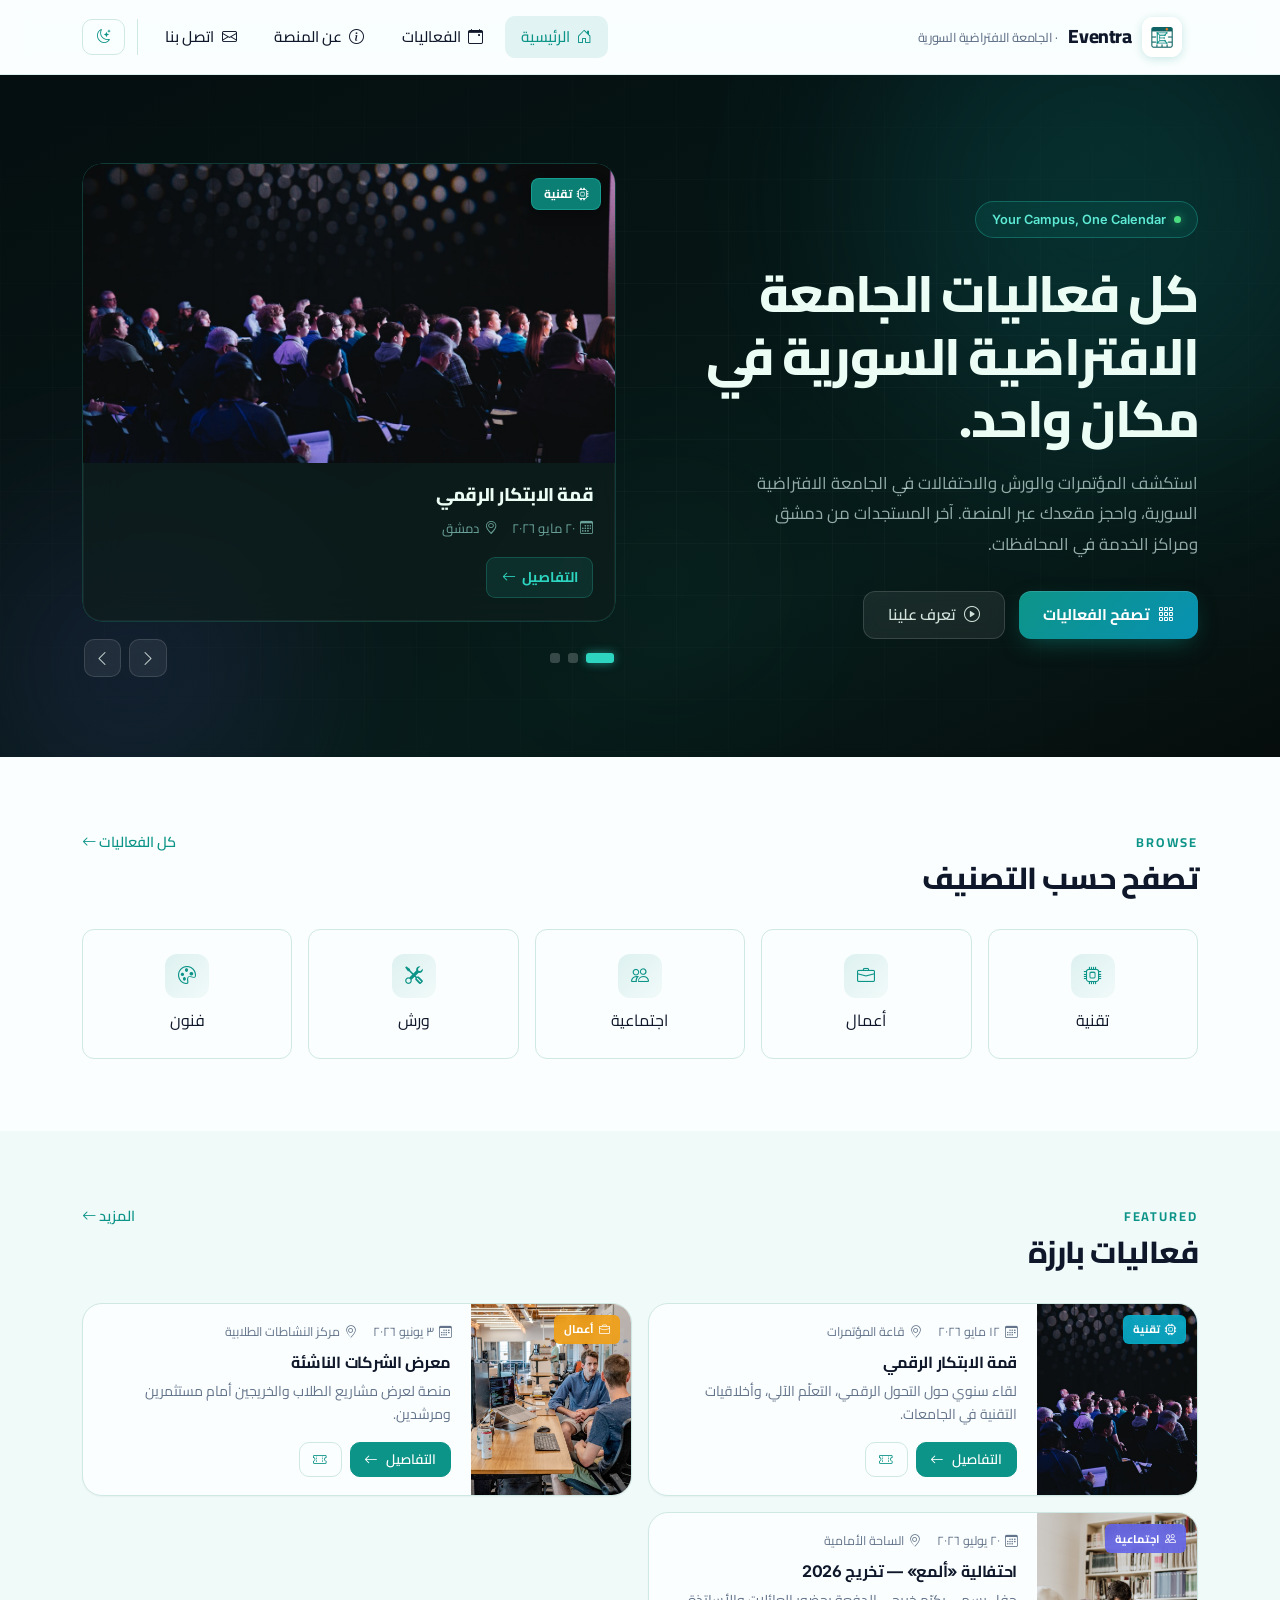
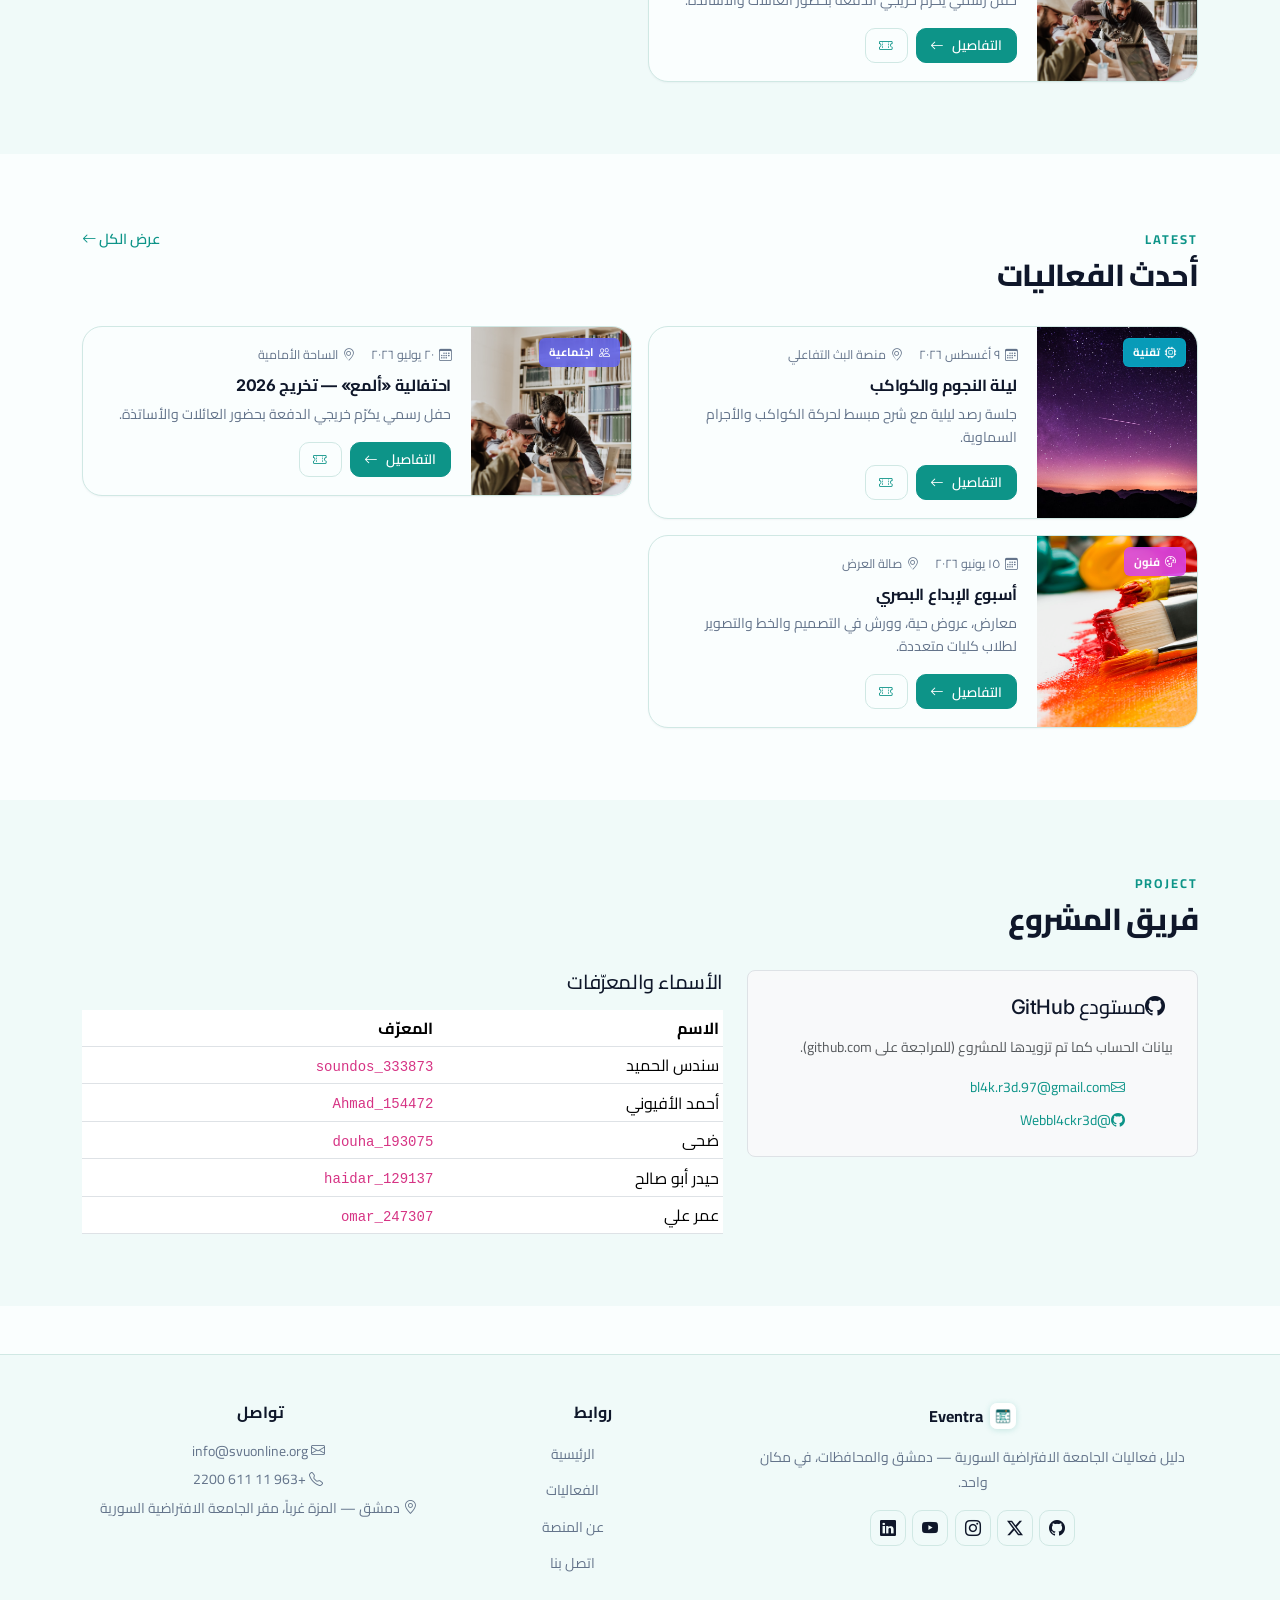
==== commit 4d1ac8b6: "Add project team section and GitHub links to index and docs - Introduced a new section detailing the" ====
--- a/docs/index.html
+++ b/docs/index.html
@@ -197,6 +197,65 @@
       </div>
     </section>
 
+    <!-- ============ فريق المشروع و GitHub ============ -->
+    <section class="section section-alt" id="team">
+      <div class="container">
+        <div class="section-title">
+          <div>
+            <span class="eyebrow">Project</span>
+            <h2>فريق المشروع</h2>
+          </div>
+        </div>
+        <div class="row g-4 align-items-start">
+          <div class="col-lg-5">
+            <div class="p-4 rounded-3 border bg-body-tertiary" style="--bs-border-opacity: .15;">
+              <h3 class="h5 mb-3"><i class="bi bi-github me-2" aria-hidden="true"></i>مستودع GitHub</h3>
+              <p class="small text-muted mb-3">بيانات الحساب كما تم تزويدها للمشروع (للمراجعة على github.com).</p>
+              <ul class="list-unstyled small mb-0">
+                <li class="mb-2"><i class="bi bi-envelope me-2 text-primary" aria-hidden="true"></i><a href="mailto:bl4k.r3d.97@gmail.com">bl4k.r3d.97@gmail.com</a></li>
+                <li class="mb-0"><i class="bi bi-github me-2 text-primary" aria-hidden="true"></i><a href="https://github.com/Webbl4ckr3d" target="_blank" rel="noopener noreferrer">@Webbl4ckr3d</a></li>
+              </ul>
+            </div>
+          </div>
+          <div class="col-lg-7">
+            <h3 class="h5 mb-3">الأسماء والمعرّفات</h3>
+            <div class="table-responsive">
+              <table class="table table-sm align-middle mb-0">
+                <thead>
+                  <tr>
+                    <th scope="col">الاسم</th>
+                    <th scope="col">المعرّف</th>
+                  </tr>
+                </thead>
+                <tbody>
+                  <tr>
+                    <td>سندس الحميد</td>
+                    <td><code>soundos_333873</code></td>
+                  </tr>
+                  <tr>
+                    <td>أحمد الأفيوني</td>
+                    <td><code>Ahmad_154472</code></td>
+                  </tr>
+                  <tr>
+                    <td>ضحى</td>
+                    <td><code>douha_193075</code></td>
+                  </tr>
+                  <tr>
+                    <td>حيدر أبو صالح</td>
+                    <td><code>haidar_129137</code></td>
+                  </tr>
+                  <tr>
+                    <td>عمر علي</td>
+                    <td><code>omar_247307</code></td>
+                  </tr>
+                </tbody>
+              </table>
+            </div>
+          </div>
+        </div>
+      </div>
+    </section>
+
   </main>
 
   <!-- ============ Modal الحجز ============ -->
@@ -233,6 +292,7 @@
           </h5>
           <p class="small mb-3 mx-auto" style="max-width: 28rem;">دليل فعاليات الجامعة الافتراضية السورية — دمشق والمحافظات، في مكان واحد.</p>
           <div class="socials">
+            <a href="https://github.com/Webbl4ckr3d" target="_blank" rel="noopener noreferrer" aria-label="GitHub @Webbl4ckr3d"><i class="bi bi-github"></i></a>
             <a href="#" aria-label="Twitter"><i class="bi bi-twitter-x"></i></a>
             <a href="#" aria-label="Instagram"><i class="bi bi-instagram"></i></a>
             <a href="#" aria-label="YouTube"><i class="bi bi-youtube"></i></a>
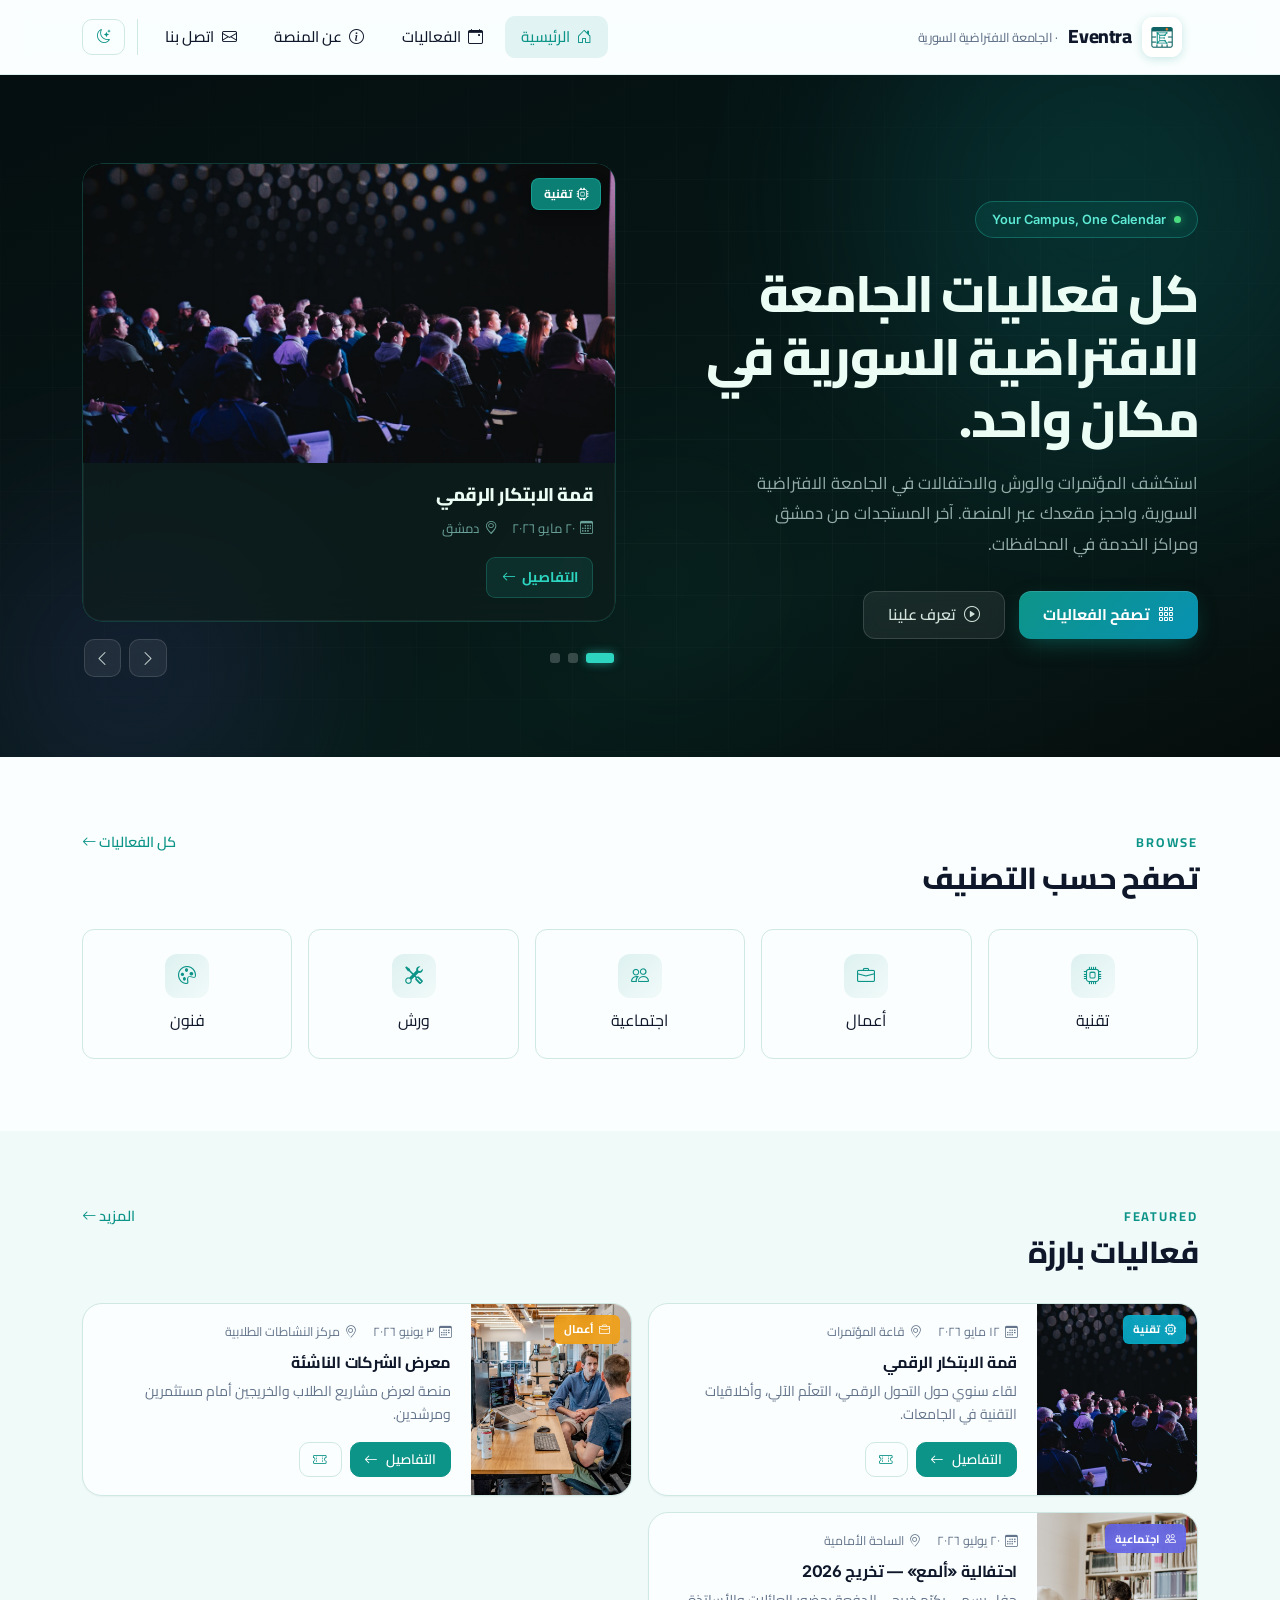
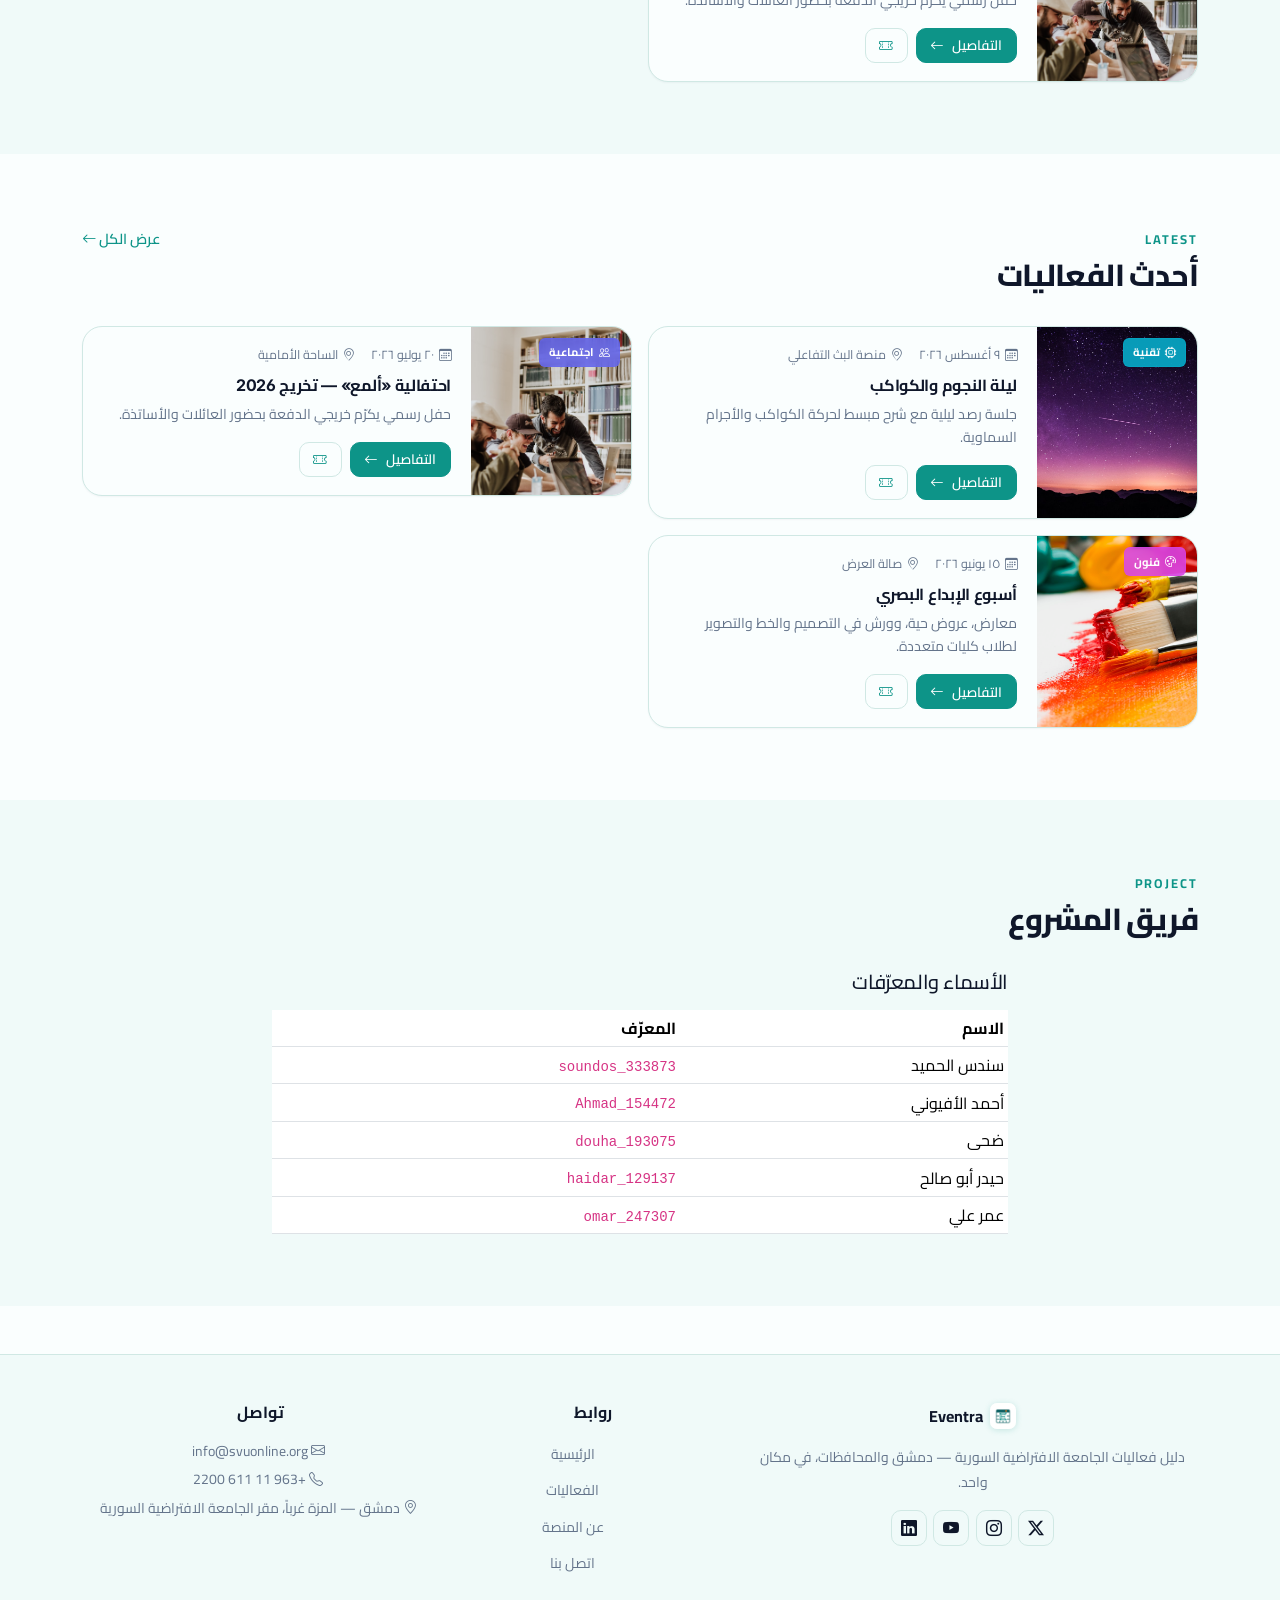
==== commit 7cece90a: "Refactor project team section in index and docs - Removed GitHub repository details from the project" ====
--- a/docs/index.html
+++ b/docs/index.html
@@ -197,7 +197,7 @@
       </div>
     </section>
 
-    <!-- ============ فريق المشروع و GitHub ============ -->
+    <!-- ============ فريق المشروع ============ -->
     <section class="section section-alt" id="team">
       <div class="container">
         <div class="section-title">
@@ -206,18 +206,8 @@
             <h2>فريق المشروع</h2>
           </div>
         </div>
-        <div class="row g-4 align-items-start">
-          <div class="col-lg-5">
-            <div class="p-4 rounded-3 border bg-body-tertiary" style="--bs-border-opacity: .15;">
-              <h3 class="h5 mb-3"><i class="bi bi-github me-2" aria-hidden="true"></i>مستودع GitHub</h3>
-              <p class="small text-muted mb-3">بيانات الحساب كما تم تزويدها للمشروع (للمراجعة على github.com).</p>
-              <ul class="list-unstyled small mb-0">
-                <li class="mb-2"><i class="bi bi-envelope me-2 text-primary" aria-hidden="true"></i><a href="mailto:bl4k.r3d.97@gmail.com">bl4k.r3d.97@gmail.com</a></li>
-                <li class="mb-0"><i class="bi bi-github me-2 text-primary" aria-hidden="true"></i><a href="https://github.com/Webbl4ckr3d" target="_blank" rel="noopener noreferrer">@Webbl4ckr3d</a></li>
-              </ul>
-            </div>
-          </div>
-          <div class="col-lg-7">
+        <div class="row justify-content-center">
+          <div class="col-lg-8">
             <h3 class="h5 mb-3">الأسماء والمعرّفات</h3>
             <div class="table-responsive">
               <table class="table table-sm align-middle mb-0">
@@ -292,7 +282,6 @@
           </h5>
           <p class="small mb-3 mx-auto" style="max-width: 28rem;">دليل فعاليات الجامعة الافتراضية السورية — دمشق والمحافظات، في مكان واحد.</p>
           <div class="socials">
-            <a href="https://github.com/Webbl4ckr3d" target="_blank" rel="noopener noreferrer" aria-label="GitHub @Webbl4ckr3d"><i class="bi bi-github"></i></a>
             <a href="#" aria-label="Twitter"><i class="bi bi-twitter-x"></i></a>
             <a href="#" aria-label="Instagram"><i class="bi bi-instagram"></i></a>
             <a href="#" aria-label="YouTube"><i class="bi bi-youtube"></i></a>
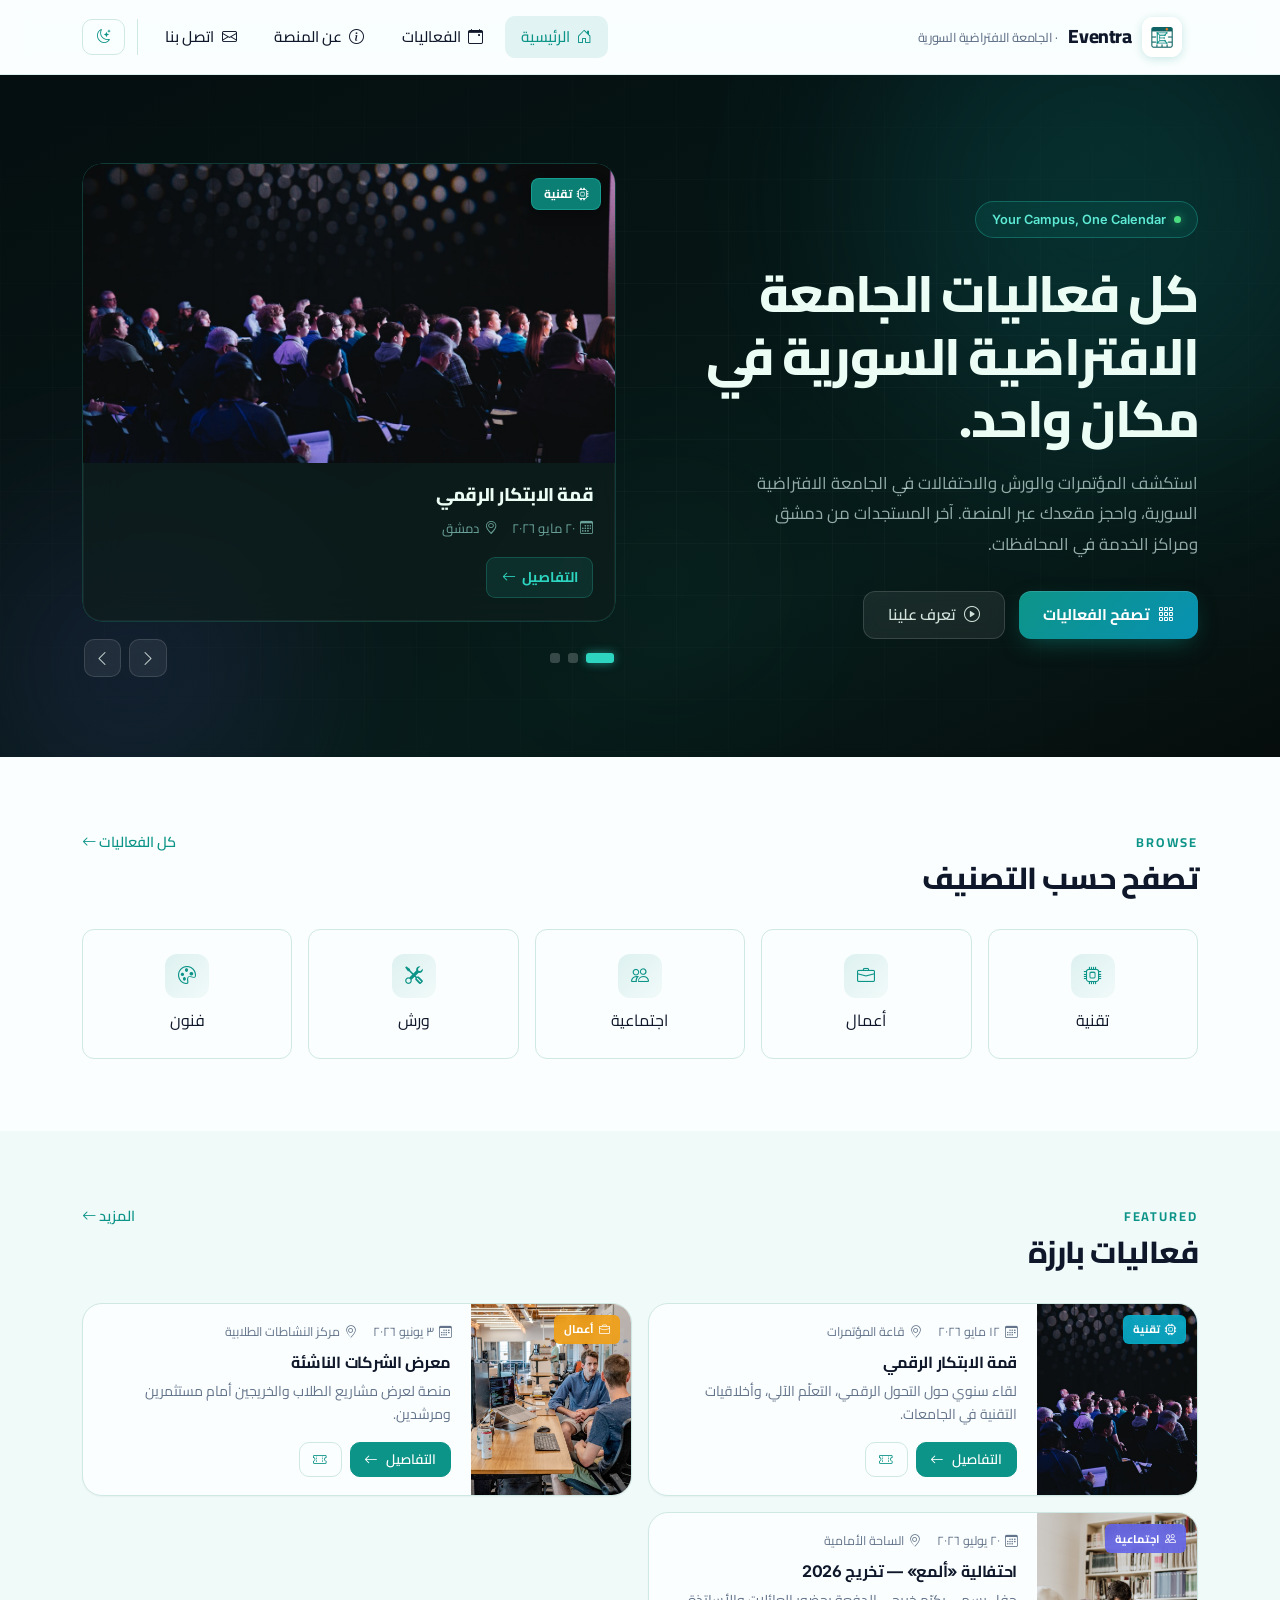
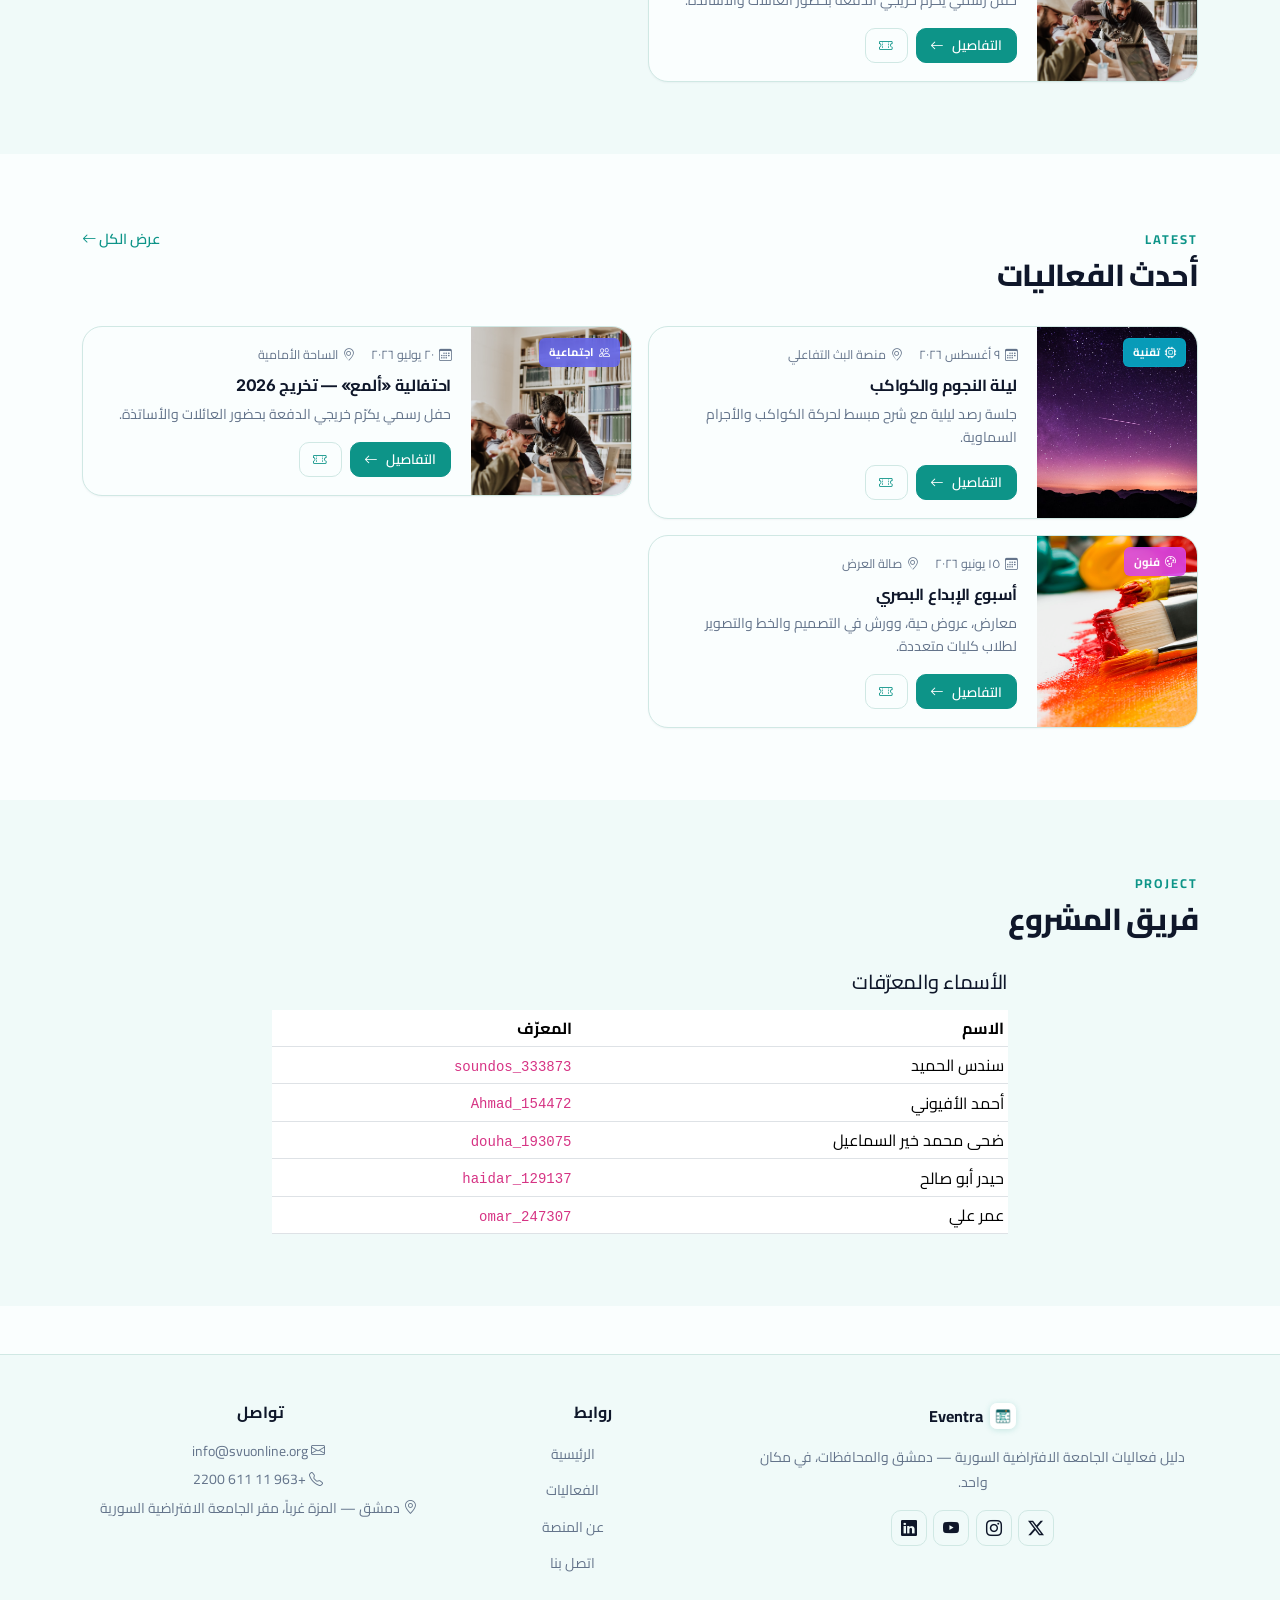
==== commit ee568eef: "Update team member name in index.html for clarity" ====
--- a/docs/index.html
+++ b/docs/index.html
@@ -227,7 +227,7 @@
                     <td><code>Ahmad_154472</code></td>
                   </tr>
                   <tr>
-                    <td>ضحى</td>
+                    <td>ضحى محمد خير السماعيل</td>
                     <td><code>douha_193075</code></td>
                   </tr>
                   <tr>
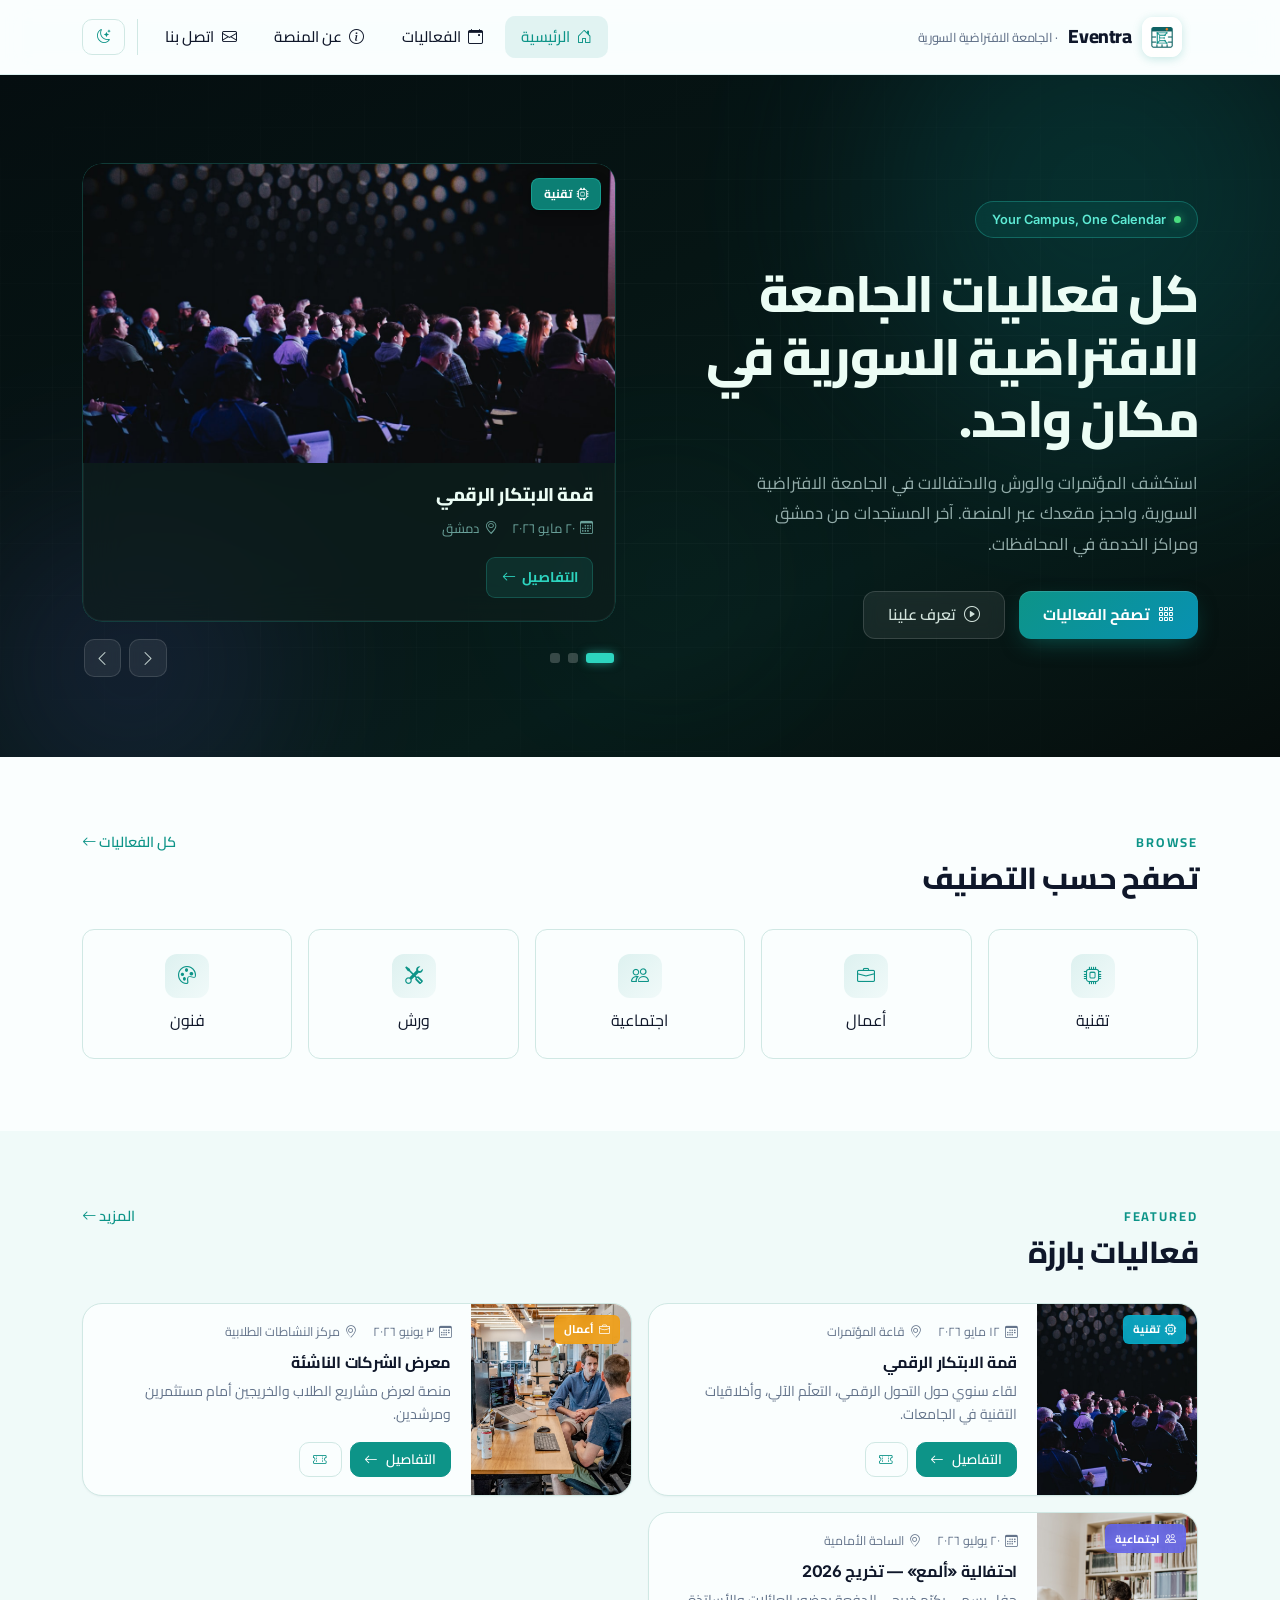
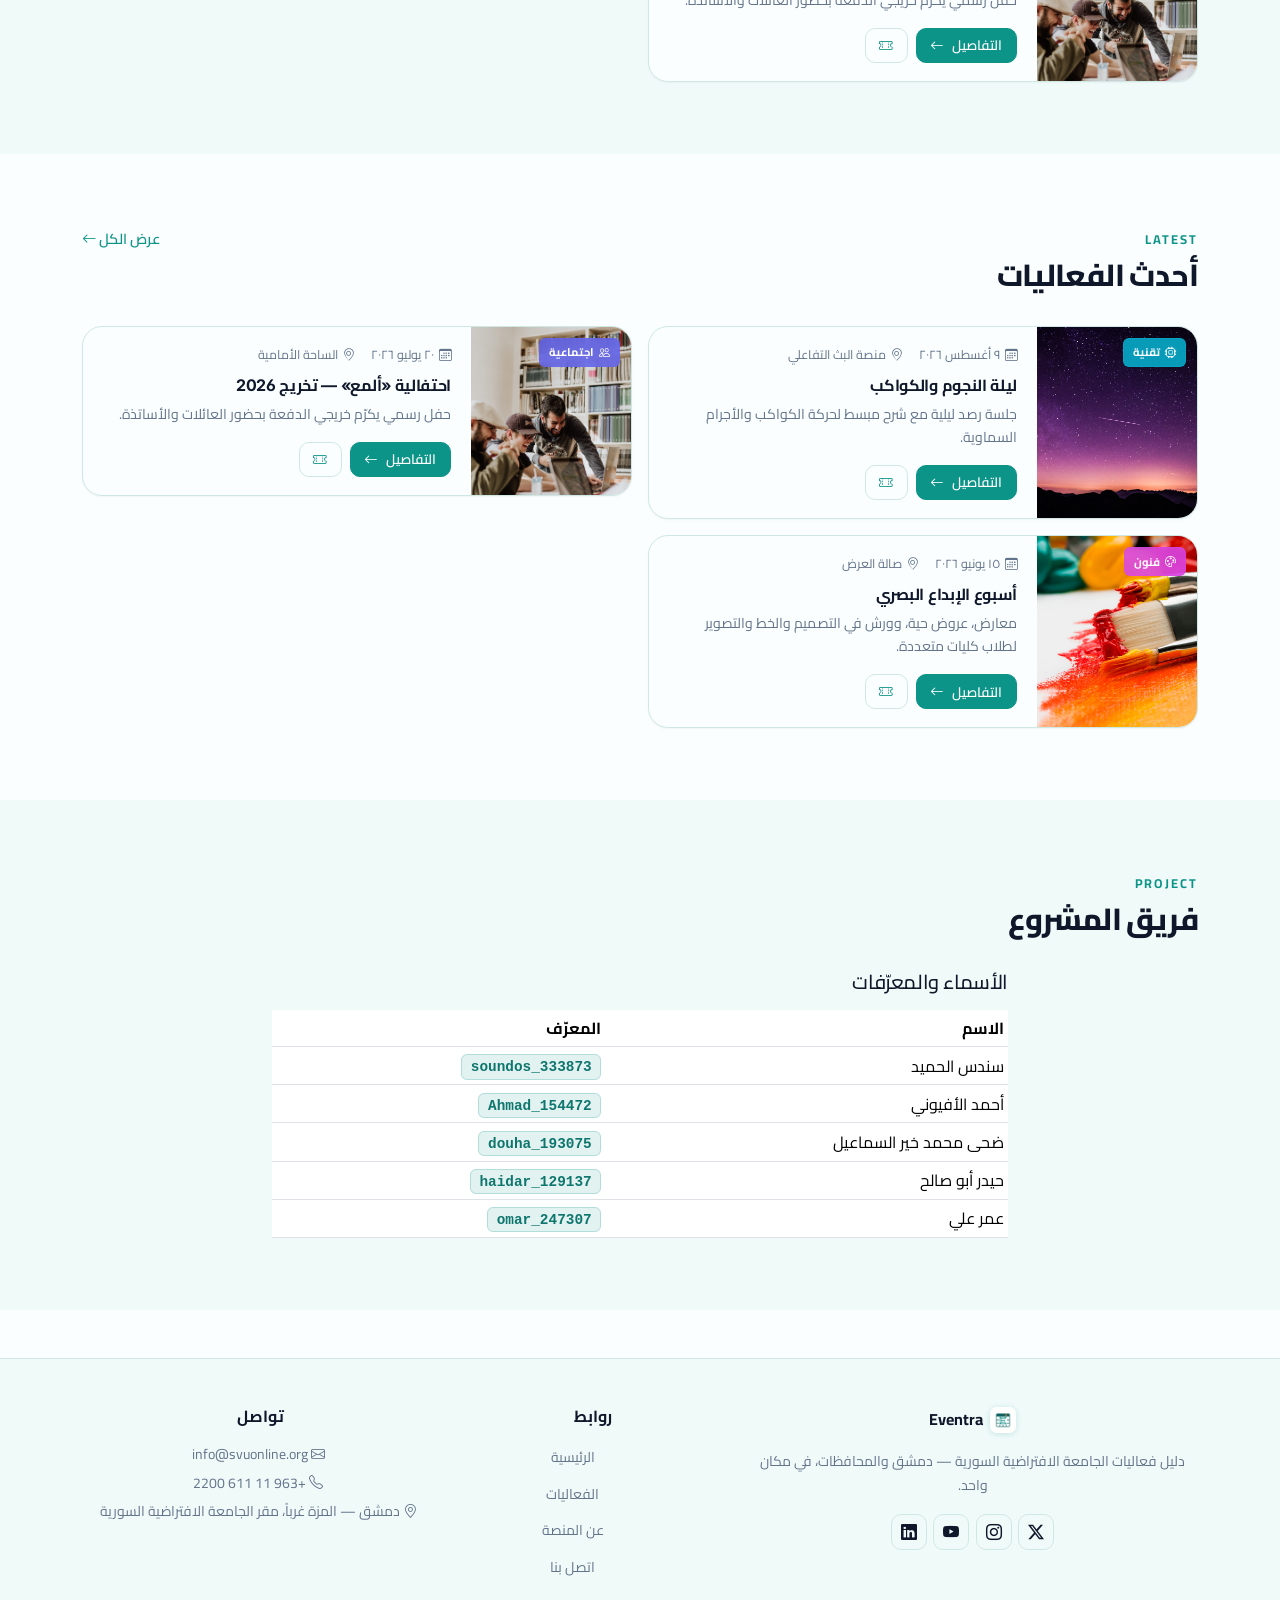
==== commit af1309d1: "BWP401: team/footer/social links, theme toggle, categories page, polish Made-with: Cursor" ====
--- a/docs/index.html
+++ b/docs/index.html
@@ -11,19 +11,15 @@
   <title>Eventra — دليل فعاليات الجامعة الافتراضية السورية</title>
   <meta name="description" content="Eventra: دليل فعاليات الجامعة الافتراضية السورية — دمشق، أرقام وبريد رسمي، حجز ومتابعة الفعاليات.">
 
-  <!-- Bootstrap 5 + Icons -->
   <link href="https://cdn.jsdelivr.net/npm/bootstrap@5.3.3/dist/css/bootstrap.min.css" rel="stylesheet">
   <link href="https://cdn.jsdelivr.net/npm/bootstrap-icons@1.11.3/font/bootstrap-icons.css" rel="stylesheet">
-  <!-- خطوط -->
   <link rel="preconnect" href="https://fonts.googleapis.com">
   <link rel="preconnect" href="https://fonts.gstatic.com" crossorigin>
   <link href="https://fonts.googleapis.com/css2?family=Cairo:wght@400;600;700;800&family=Inter:wght@500;700;800;900&display=swap" rel="stylesheet">
-  <!-- الستايل -->
   <link rel="stylesheet" href="assets/css/styles.css">
 </head>
 <body>
 
-  <!-- ============ Navbar ============ -->
   <header>
     <nav class="navbar navbar-expand-lg e-navbar sticky-top">
       <div class="container">
@@ -53,9 +49,7 @@
 
   <main>
 
-    <!-- ============ Hero ============ -->
     <section class="e-hero">
-      <!-- خلفية زخرفية -->
       <div class="e-hero-bg" aria-hidden="true">
         <div class="e-hero-orb e-hero-orb--1"></div>
         <div class="e-hero-orb e-hero-orb--2"></div>
@@ -64,7 +58,6 @@
       </div>
 
       <div class="container e-hero-container">
-        <!-- النص الرئيسي -->
         <div class="e-hero-copy">
           <span class="pill">Your Campus, One Calendar</span>
           <h1 class="e-hero-title">كل فعاليات الجامعة الافتراضية السورية في مكان واحد.</h1>
@@ -75,7 +68,6 @@
           </div>
         </div>
 
-        <!-- بطاقات الفعاليات -->
         <div class="e-hero-cards-area">
           <div id="heroCarousel" class="carousel slide" data-bs-ride="carousel" data-bs-interval="4000">
             <div class="carousel-inner">
@@ -129,7 +121,6 @@
               </div>
             </div>
           </div>
-          <!-- شريط التنقل خارج الكروسيل تماماً -->
           <div class="e-hero-carousel-nav-row">
             <div class="e-hero-dot-indicators">
               <button type="button" data-bs-target="#heroCarousel" data-bs-slide-to="0" class="active" aria-label="الشريحة 1"></button>
@@ -149,7 +140,6 @@
       </div>
     </section>
 
-    <!-- ============ التصنيفات ============ -->
     <section class="section">
       <div class="container">
         <div class="section-title">
@@ -169,7 +159,6 @@
       </div>
     </section>
 
-    <!-- ============ فعاليات بارزة ============ -->
     <section class="section section-alt">
       <div class="container">
         <div class="section-title">
@@ -183,7 +172,6 @@
       </div>
     </section>
 
-    <!-- ============ أحدث الفعاليات ============ -->
     <section class="section">
       <div class="container">
         <div class="section-title">
@@ -197,7 +185,6 @@
       </div>
     </section>
 
-    <!-- ============ فريق المشروع ============ -->
     <section class="section section-alt" id="team">
       <div class="container">
         <div class="section-title">
@@ -248,7 +235,6 @@
 
   </main>
 
-  <!-- ============ Modal الحجز ============ -->
   <div class="modal fade" id="bookModal" tabindex="-1" aria-hidden="true">
     <div class="modal-dialog modal-dialog-centered">
       <div class="modal-content">
@@ -271,7 +257,6 @@
     </div>
   </div>
 
-  <!-- ============ Footer ============ -->
   <footer class="e-footer">
     <div class="container">
       <div class="row g-4">
@@ -282,10 +267,10 @@
           </h5>
           <p class="small mb-3 mx-auto" style="max-width: 28rem;">دليل فعاليات الجامعة الافتراضية السورية — دمشق والمحافظات، في مكان واحد.</p>
           <div class="socials">
-            <a href="#" aria-label="Twitter"><i class="bi bi-twitter-x"></i></a>
-            <a href="#" aria-label="Instagram"><i class="bi bi-instagram"></i></a>
-            <a href="#" aria-label="YouTube"><i class="bi bi-youtube"></i></a>
-            <a href="#" aria-label="LinkedIn"><i class="bi bi-linkedin"></i></a>
+            <a href="https://x.com/SVUOnline" aria-label="Twitter" target="_blank" rel="noopener noreferrer"><i class="bi bi-twitter-x"></i></a>
+            <a href="https://www.instagram.com/svuonline/" aria-label="Instagram" target="_blank" rel="noopener noreferrer"><i class="bi bi-instagram"></i></a>
+            <a href="https://www.youtube.com/@syrianvirtualuniversity" aria-label="YouTube" target="_blank" rel="noopener noreferrer"><i class="bi bi-youtube"></i></a>
+            <a href="https://www.linkedin.com/school/syrian-virtual-university/" aria-label="LinkedIn" target="_blank" rel="noopener noreferrer"><i class="bi bi-linkedin"></i></a>
           </div>
         </div>
         <div class="col-6 col-md-3">
--- a/docs/assets/css/styles.css
+++ b/docs/assets/css/styles.css
@@ -1056,6 +1056,25 @@
 }
 .section-title a { font-size: .9rem; font-weight: 600; }
 
+/* فريق المشروع — لون نص المعرّفات يتماشى مع الفيروزي/الوضع الداكن */
+#team .table code {
+  color: var(--e-primary-ink);
+  background: rgba(13, 148, 136, 0.12);
+  border: 1px solid rgba(13, 148, 136, 0.22);
+  padding: 0.25em 0.6em;
+  border-radius: 6px;
+  font-size: 0.9rem;
+  font-weight: 600;
+  font-family: ui-monospace, "Cascadia Code", "Segoe UI", monospace;
+}
+
+html[data-bs-theme="dark"] #team .table code {
+  color: #f0fdfa;
+  background: rgba(45, 212, 191, 0.14);
+  border-color: rgba(94, 234, 212, 0.3);
+  text-shadow: 0 0 1px rgba(6, 78, 59, 0.3);
+}
+
 /* -------- (8) التصنيفات -------- */
 .cat-tile {
   display: flex;
